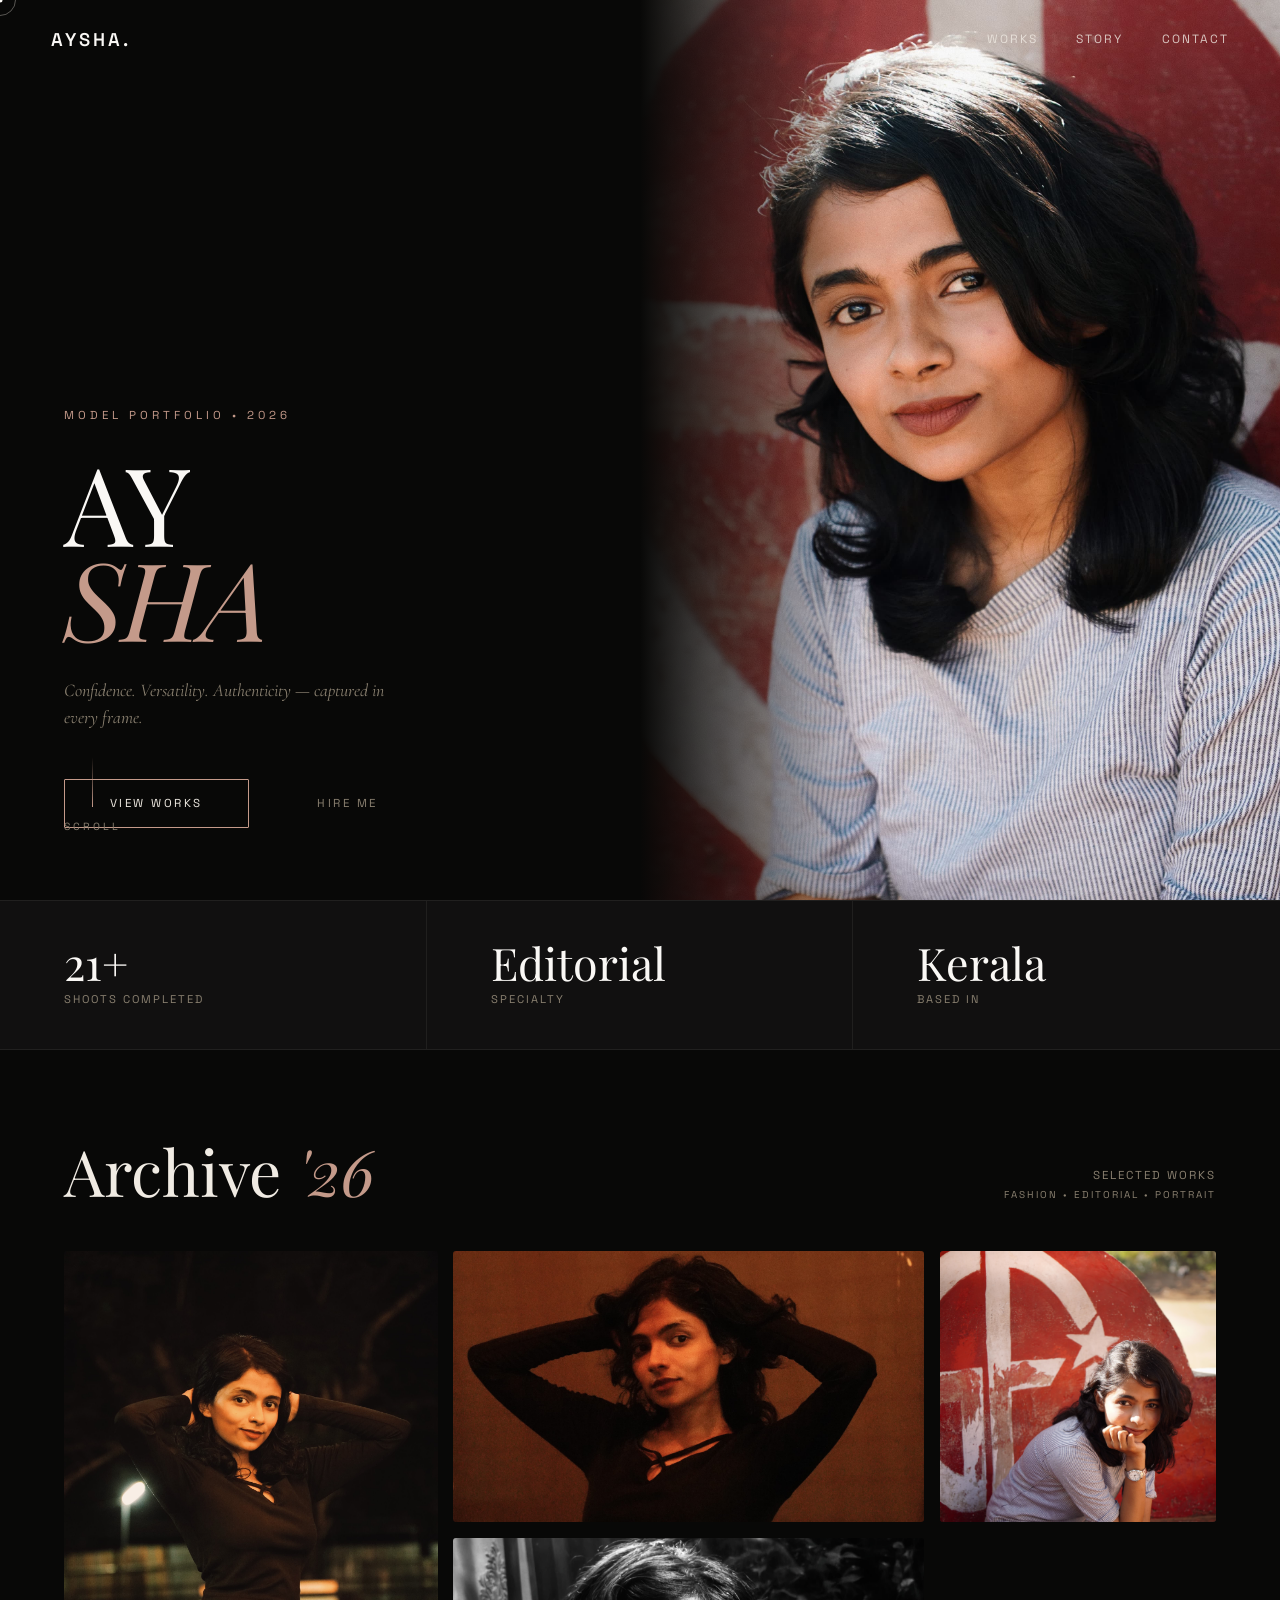
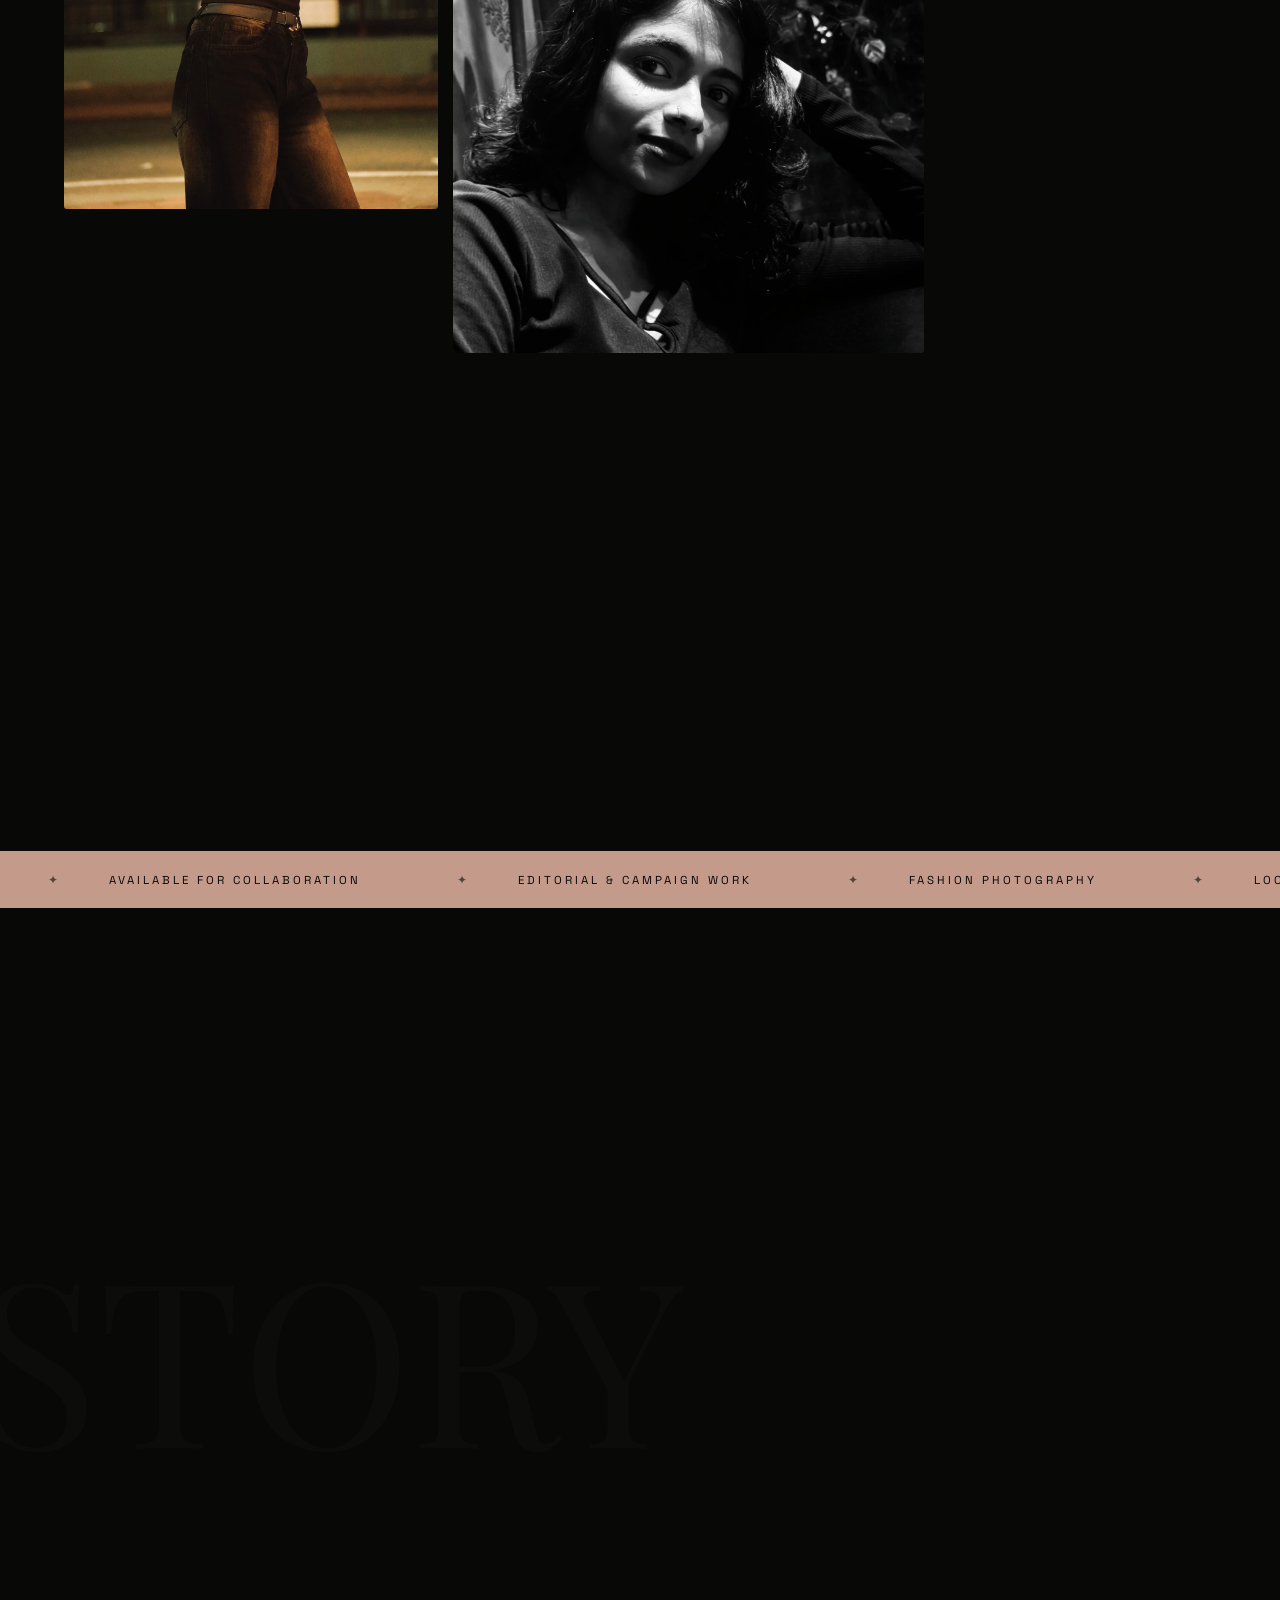
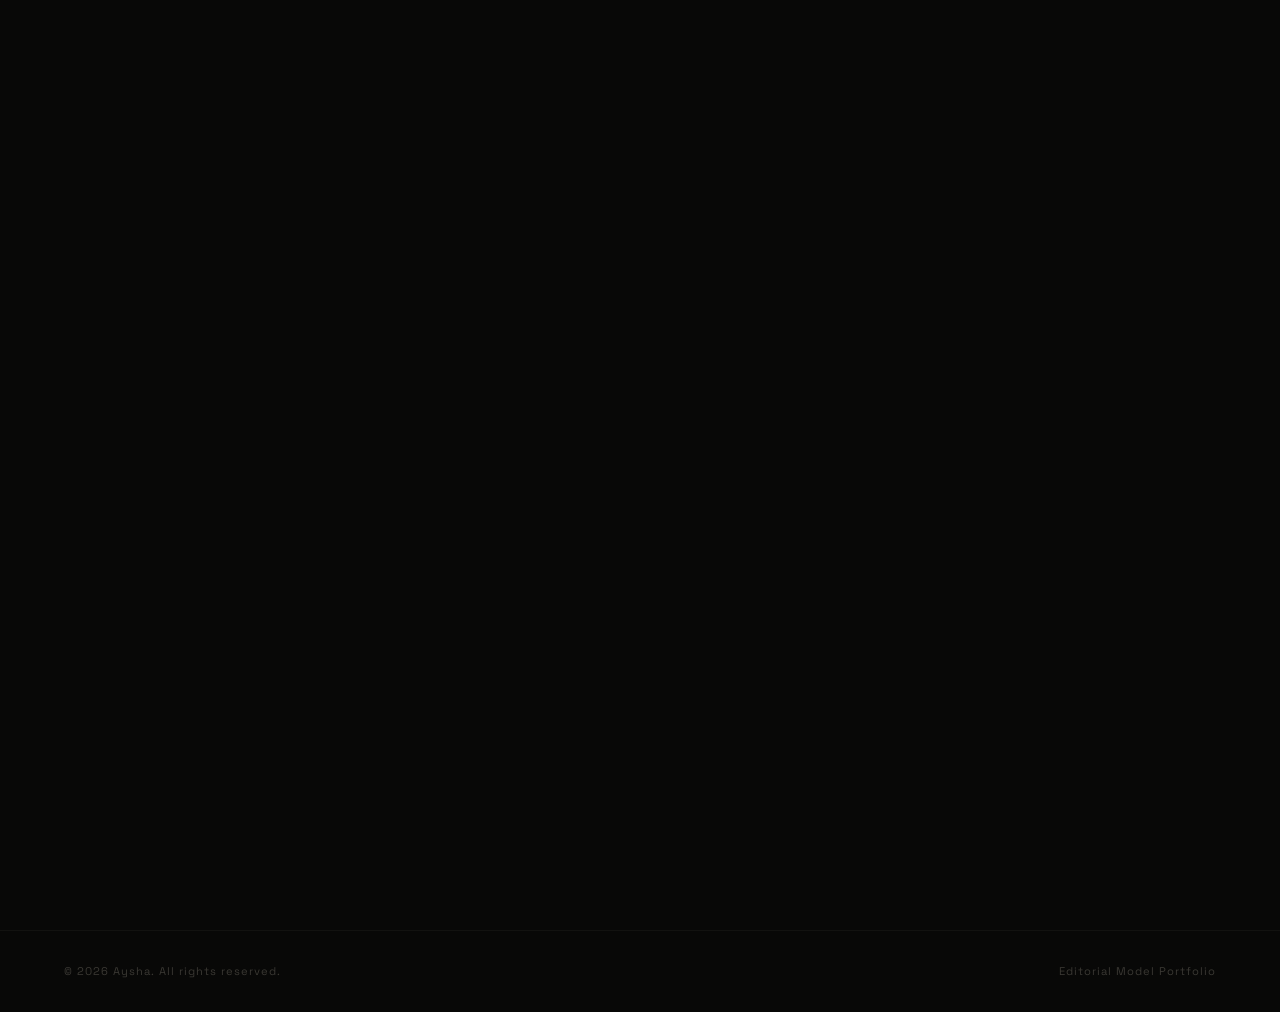
==== index.html @ 327cc2e7 "feat: portfolio implemented" ====
<!DOCTYPE html>
<html lang="en">

<head>
    <meta charset="UTF-8">
    <meta name="viewport" content="width=device-width, initial-scale=1.0">
    <title>Aysha — Model Portfolio</title>
    <meta name="description" content="Official portfolio of Aysha — editorial model based in Kerala, India. Cinematic fashion photography for lookbooks, campaigns, and creative collaborations.">
    <meta name="keywords" content="Aysha, model portfolio, editorial model, fashion photography, Kerala model">

    <link rel="preconnect" href="https://fonts.googleapis.com">
    <link rel="preconnect" href="https://fonts.gstatic.com" crossorigin>
    <link href="https://fonts.googleapis.com/css2?family=Cormorant+Garamond:ital,wght@0,300;0,400;0,600;1,300;1,400&family=Playfair+Display:ital,wght@0,400;0,700;1,400&family=Space+Grotesk:wght@300;400;500;600&display=swap" rel="stylesheet">
    <link rel="stylesheet" href="style.css">
</head>

<body>

    <!-- Custom Cursor -->
    <div class="cursor-dot" id="cursorDot"></div>
    <div class="cursor-outline" id="cursorOutline"></div>

    <!-- Lightbox -->
    <div class="lightbox" id="lightbox" role="dialog" aria-modal="true" aria-label="Image viewer">
        <button class="lightbox-close" id="lightboxClose" aria-label="Close">ESC / CLOSE</button>
        <button class="lightbox-nav lightbox-prev" id="lightboxPrev" aria-label="Previous image">&#8592;</button>
        <img class="lightbox-img" id="lightboxImg" src="" alt="Enlarged portfolio image">
        <button class="lightbox-nav lightbox-next" id="lightboxNext" aria-label="Next image">&#8594;</button>
    </div>

    <!-- ── Navigation ────────────────────────────────────────── -->
    <nav class="nav-minimal" id="mainNav" aria-label="Main navigation">
        <a href="#home" class="logo" id="navLogo">AYSHA.</a>
        <div class="nav-links">
            <a href="#portfolio" id="navWorks">Works</a>
            <a href="#about" id="navStory">Story</a>
            <a href="#contact" id="navContact">Contact</a>
        </div>
    </nav>

    <!-- ── Hero — Split Panel ─────────────────────────────────── -->
    <header id="home" class="hero-2026">
        <div class="hero-left">
            <p class="hero-eyebrow">Model Portfolio &bull; 2026</p>
            <h1 class="hero-name">
                AY<em>SHA</em>
            </h1>
            <p class="hero-tagline">Confidence. Versatility. Authenticity — captured in every frame.</p>
            <div class="hero-cta-row">
                <a href="#portfolio" class="btn-modern" id="heroCta">View Works</a>
                <a href="#contact" class="btn-ghost" id="heroContact">Hire Me</a>
            </div>
            <div class="scroll-indicator" aria-hidden="true">
                <span class="line"></span>
                SCROLL
            </div>
        </div>
        <div class="hero-right" aria-hidden="true">
            <div class="hero-image" style="background-image: url('images/hero.jpeg');"></div>
            <div class="hero-right-overlay"></div>
        </div>
    </header>

    <!-- ── Stats Bar ─────────────────────────────────────────── -->
    <div class="stats-bar" aria-label="Quick stats">
        <div class="stat-item reveal">
            <span class="stat-number">21+</span>
            <span class="stat-label">Shoots Completed</span>
        </div>
        <div class="stat-item reveal">
            <span class="stat-number">Editorial</span>
            <span class="stat-label">Specialty</span>
        </div>
        <div class="stat-item reveal">
            <span class="stat-number">Kerala</span>
            <span class="stat-label">Based In</span>
        </div>
    </div>

    <!-- ── Portfolio Grid ─────────────────────────────────────── -->
    <section id="portfolio" class="bento-section">
        <div class="section-header">
            <h2 class="animate-up">Archive <span>'26</span></h2>
            <div class="section-header-right animate-up">
                Selected works<br>
                <span style="color: var(--text-dim); font-size: 0.62rem;">Fashion &bull; Editorial &bull; Portrait</span>
            </div>
        </div>

        <div class="bento-grid" id="bentoGrid">
            <div class="bento-item gi-1 reveal" data-src="images/gallery1.jpeg" data-index="0" tabindex="0" role="button" aria-label="Open image 1">
                <img src="images/gallery1.jpeg" alt="Editorial fashion portrait" loading="lazy">
                <div class="bento-overlay">
                    <div class="bento-overlay-content">
                        <span class="bento-overlay-label">Editorial</span>
                        <span class="bento-overlay-num">01</span>
                    </div>
                </div>
            </div>
            <div class="bento-item gi-2 reveal" data-src="images/gallery19.jpeg" data-index="1" tabindex="0" role="button" aria-label="Open image 2">
                <img src="images/gallery19.jpeg" alt="Studio cinematic portrait" loading="lazy">
                <div class="bento-overlay">
                    <div class="bento-overlay-content">
                        <span class="bento-overlay-label">Studio</span>
                        <span class="bento-overlay-num">02</span>
                    </div>
                </div>
            </div>
            <div class="bento-item gi-3 reveal" data-src="images/gallery9.jpeg" data-index="2" tabindex="0" role="button" aria-label="Open image 3">
                <img src="images/gallery9.jpeg" alt="Outdoor casual portrait" loading="lazy" style="object-position: center 20%;">
                <div class="bento-overlay">
                    <div class="bento-overlay-content">
                        <span class="bento-overlay-label">Outdoor</span>
                        <span class="bento-overlay-num">03</span>
                    </div>
                </div>
            </div>
            <div class="bento-item gi-4 reveal" data-src="images/gallery21.jpeg" data-index="3" tabindex="0" role="button" aria-label="Open image 4">
                <img src="images/gallery21.jpeg" alt="Black and white editorial portrait" loading="lazy">
                <div class="bento-overlay">
                    <div class="bento-overlay-content">
                        <span class="bento-overlay-label">B&amp;W</span>
                        <span class="bento-overlay-num">04</span>
                    </div>
                </div>
            </div>
            <div class="bento-item gi-5 reveal" data-src="images/gallery18.jpeg" data-index="4" tabindex="0" role="button" aria-label="Open image 5">
                <img src="images/gallery18.jpeg" alt="Outdoor minimal shoot" loading="lazy" style="object-position: center 25%;">
                <div class="bento-overlay">
                    <div class="bento-overlay-content">
                        <span class="bento-overlay-label">Minimal</span>
                        <span class="bento-overlay-num">05</span>
                    </div>
                </div>
            </div>
            <div class="bento-item gi-6 reveal" data-src="images/gallery7.jpeg" data-index="5" tabindex="0" role="button" aria-label="Open image 6">
                <img src="images/gallery7.jpeg" alt="Accessory detail portrait" loading="lazy" style="object-position: center 22%;">
                <div class="bento-overlay">
                    <div class="bento-overlay-content">
                        <span class="bento-overlay-label">Detail</span>
                        <span class="bento-overlay-num">06</span>
                    </div>
                </div>
            </div>
        </div>

        <div class="archive-action reveal">
            <a href="gallery.html" class="btn-modern" id="archiveBtn">Explore Full Archive ↗</a>
        </div>
    </section>

    <!-- ── Marquee Ticker ─────────────────────────────────────── -->
    <div class="marquee-strip" aria-hidden="true">
        <div class="marquee-inner">
            <span>Available for Collaboration</span>
            <span>Editorial &amp; Campaign Work</span>
            <span>Fashion Photography</span>
            <span>Lookbook Shoots</span>
            <span>Available for Collaboration</span>
            <span>Editorial &amp; Campaign Work</span>
            <span>Fashion Photography</span>
            <span>Lookbook Shoots</span>
            <span>Available for Collaboration</span>
            <span>Editorial &amp; Campaign Work</span>
            <span>Fashion Photography</span>
            <span>Lookbook Shoots</span>
        </div>
    </div>

    <!-- ── About Section ─────────────────────────────────────── -->
    <section id="about" class="about-2026">
        <div class="about-grid">
            <div class="about-image-wrapper reveal-left">
                <img src="images/gallery22.jpeg" alt="Aysha — Model Portrait" loading="lazy">
                <div class="about-image-badge" aria-hidden="true">
                    <div class="about-image-badge-inner">
                        OPEN &nbsp; TO &nbsp; WORK &nbsp; · &nbsp;
                    </div>
                </div>
            </div>
            <div class="about-content reveal-right">
                <p class="about-eyebrow">The Story</p>
                <h2>Where <i>Vision</i><br>Meets Lens</h2>
                <blockquote class="about-pull-quote">
                    "Every photograph captures more than a look—it captures a feeling."
                </blockquote>
                <p class="about-body">
                    I bring confidence, versatility, and authenticity to every shoot, turning creative visions into timeless stories. From editorial fashion spreads to intimate portrait sessions, I approach every frame with intention and emotion.
                </p>
                <div class="about-specs">
                    <div class="about-spec">
                        <span class="about-spec-key">Based</span>
                        <span class="about-spec-val">Kerala, India</span>
                    </div>
                    <div class="about-spec">
                        <span class="about-spec-key">Available</span>
                        <span class="about-spec-val">Worldwide</span>
                    </div>
                    <div class="about-spec">
                        <span class="about-spec-key">Specialty</span>
                        <span class="about-spec-val">Editorial, Campaign</span>
                    </div>
                </div>
                <a href="#contact" class="btn-modern" id="aboutCta">Let's Create Together</a>
            </div>
        </div>
    </section>

    <!-- ── Contact Section ───────────────────────────────────── -->
    <section id="contact" class="contact-2026">
        <div class="reveal">
            <p class="contact-eyebrow">Get in Touch</p>
            <h2 class="giant-heading">Say<br><i>Hello.</i></h2>
        </div>
        <div class="contact-grid reveal">
            <div>
                <p class="contact-col-label">Social</p>
                <div class="social-list">
                    <a href="https://www.instagram.com/ay.ysshhaa?igsh=cXRuY2tuN21nN2Zi"
                        class="hover-underline" id="instagramLink" target="_blank" rel="noopener noreferrer">
                        Instagram ↗
                    </a>
                    <a href="https://www.linkedin.com/in/aysha-hyder-53ba15283"
                        class="hover-underline" id="linkedinLink" target="_blank" rel="noopener noreferrer">
                        LinkedIn ↗
                    </a>
                </div>
            </div>
            <div class="email-block">
                <p class="email-label">Inquiries</p>
                <a href="mailto:ayshaahyder@gmail.com" class="email-link" id="emailLink">
                    ayshaahyder@gmail.com
                </a>
            </div>
        </div>
    </section>

    <footer class="footer-2026">
        <span>&copy; 2026 Aysha. All rights reserved.</span>
        <span>Editorial Model Portfolio</span>
    </footer>

    <script>
        // ── Custom Cursor ─────────────────────────────────────
        const cursorDot = document.getElementById('cursorDot');
        const cursorOutline = document.getElementById('cursorOutline');
        let mouseX = 0, mouseY = 0;

        window.addEventListener('mousemove', (e) => {
            mouseX = e.clientX;
            mouseY = e.clientY;
            cursorDot.style.left = `${mouseX}px`;
            cursorDot.style.top  = `${mouseY}px`;
            if (cursorOutline.animate) {
                cursorOutline.animate(
                    { left: `${mouseX}px`, top: `${mouseY}px` },
                    { duration: 500, fill: 'forwards' }
                );
            } else {
                cursorOutline.style.left = `${mouseX}px`;
                cursorOutline.style.top  = `${mouseY}px`;
            }
        });

        // ── Nav Scroll Behaviour ──────────────────────────────
        const nav = document.getElementById('mainNav');
        window.addEventListener('scroll', () => {
            nav.classList.toggle('scrolled', window.scrollY > 60);
        }, { passive: true });

        // ── Intersection Observer ─────────────────────────────
        const revealEls = document.querySelectorAll('.reveal, .animate-up, .reveal-left, .reveal-right');
        const observer = new IntersectionObserver((entries) => {
            entries.forEach(entry => {
                if (entry.isIntersecting) {
                    entry.target.classList.add('active');
                    observer.unobserve(entry.target);
                }
            });
        }, { threshold: 0.08, rootMargin: '0px 0px -60px 0px' });
        revealEls.forEach(el => observer.observe(el));

        // ── Lightbox ──────────────────────────────────────────
        const lightbox    = document.getElementById('lightbox');
        const lightboxImg = document.getElementById('lightboxImg');
        const lightboxClose = document.getElementById('lightboxClose');
        const lightboxPrev  = document.getElementById('lightboxPrev');
        const lightboxNext  = document.getElementById('lightboxNext');

        const bentoItems = Array.from(document.querySelectorAll('.bento-item[data-src]'));
        let currentIndex = 0;

        function openLightbox(index) {
            currentIndex = index;
            lightboxImg.src = bentoItems[index].dataset.src;
            lightboxImg.alt = bentoItems[index].querySelector('img').alt;
            lightbox.classList.add('open');
            document.body.style.overflow = 'hidden';
        }

        function closeLightbox() {
            lightbox.classList.remove('open');
            document.body.style.overflow = '';
        }

        function prevImage() {
            currentIndex = (currentIndex - 1 + bentoItems.length) % bentoItems.length;
            lightboxImg.src = bentoItems[currentIndex].dataset.src;
        }

        function nextImage() {
            currentIndex = (currentIndex + 1) % bentoItems.length;
            lightboxImg.src = bentoItems[currentIndex].dataset.src;
        }

        bentoItems.forEach((item, i) => {
            item.addEventListener('click', () => openLightbox(i));
            item.addEventListener('keydown', (e) => {
                if (e.key === 'Enter' || e.key === ' ') openLightbox(i);
            });
        });

        lightboxClose.addEventListener('click', closeLightbox);
        lightboxPrev.addEventListener('click', prevImage);
        lightboxNext.addEventListener('click', nextImage);

        lightbox.addEventListener('click', (e) => {
            if (e.target === lightbox) closeLightbox();
        });

        document.addEventListener('keydown', (e) => {
            if (!lightbox.classList.contains('open')) return;
            if (e.key === 'Escape') closeLightbox();
            if (e.key === 'ArrowLeft') prevImage();
            if (e.key === 'ArrowRight') nextImage();
        });
    </script>
</body>

</html>
---- style.css ----
/* ============================================================
   AYSHA — Editorial Model Portfolio
   2026 Premium Redesign
   ============================================================ */

@import url('https://fonts.googleapis.com/css2?family=Cormorant+Garamond:ital,wght@0,300;0,400;0,600;1,300;1,400&family=Playfair+Display:ital,wght@0,400;0,700;1,400&family=Space+Grotesk:wght@300;400;500;600&display=swap');

/* ── CSS Tokens ──────────────────────────────────────────── */
:root {
    --bg:           #080807;
    --bg-2:         #111010;
    --surface:      #1a1917;
    --text:         #f0ebe3;
    --text-dim:     #8a8070;
    --accent:       #c49a8a;       /* dusty rose */
    --gold:         #b8905a;       /* amber gold  */
    --white:        #faf8f5;

    --font-display: 'Playfair Display', serif;
    --font-body:    'Cormorant Garamond', serif;
    --font-ui:      'Space Grotesk', sans-serif;

    --ease-out:     cubic-bezier(0.16, 1, 0.3, 1);
    --ease-in-out:  cubic-bezier(0.45, 0, 0.55, 1);

    --nav-h:        5rem;
    --gap:          1.2vw;
    --radius:       3px;
}

/* ── Reset ───────────────────────────────────────────────── */
*, *::before, *::after {
    margin: 0;
    padding: 0;
    box-sizing: border-box;
    cursor: none;
}

html {
    scroll-behavior: smooth;
    background-color: var(--bg);
}

body {
    background-color: var(--bg);
    color: var(--text);
    font-family: var(--font-body);
    overflow-x: hidden;
    line-height: 1.6;
    -webkit-font-smoothing: antialiased;
}

img {
    display: block;
    max-width: 100%;
}

a {
    color: inherit;
    text-decoration: none;
}

/* ── Custom Cursor ───────────────────────────────────────── */
.cursor-dot {
    position: fixed;
    top: 0; left: 0;
    width: 5px; height: 5px;
    background: var(--white);
    border-radius: 50%;
    z-index: 10000;
    pointer-events: none;
    transform: translate(-50%, -50%);
    transition: width 0.2s, height 0.2s, background 0.2s;
}

.cursor-outline {
    position: fixed;
    top: 0; left: 0;
    width: 32px; height: 32px;
    border: 1px solid rgba(240, 235, 227, 0.35);
    border-radius: 50%;
    z-index: 9999;
    pointer-events: none;
    transform: translate(-50%, -50%);
    transition: width 0.25s var(--ease-out),
                height 0.25s var(--ease-out),
                border-color 0.25s,
                background 0.25s;
}

body:has(a:hover) .cursor-outline,
body:has(button:hover) .cursor-outline {
    width: 52px; height: 52px;
    background: rgba(196, 154, 138, 0.08);
    border-color: var(--accent);
}

/* ── Scroll Animations ───────────────────────────────────── */
.reveal, .animate-up {
    opacity: 0;
    transform: translateY(48px);
    transition: opacity 1.1s var(--ease-out), transform 1.1s var(--ease-out);
}
.reveal.active, .animate-up.active {
    opacity: 1;
    transform: translateY(0);
}
.reveal-left {
    opacity: 0;
    transform: translateX(-60px);
    transition: opacity 1.1s var(--ease-out), transform 1.1s var(--ease-out);
}
.reveal-left.active {
    opacity: 1;
    transform: translateX(0);
}
.reveal-right {
    opacity: 0;
    transform: translateX(60px);
    transition: opacity 1.1s var(--ease-out), transform 1.1s var(--ease-out);
}
.reveal-right.active {
    opacity: 1;
    transform: translateX(0);
}

/* ── Typography ──────────────────────────────────────────── */
h1, h2, h3, h4 {
    font-family: var(--font-display);
    font-weight: 400;
    line-height: 1;
}

.ui-text {
    font-family: var(--font-ui);
}

.section-padding {
    padding: 9vw 5vw;
}

/* ── Navigation ──────────────────────────────────────────── */
.nav-minimal {
    position: fixed;
    top: 0;
    width: 100%;
    height: var(--nav-h);
    padding: 0 4vw;
    display: flex;
    justify-content: space-between;
    align-items: center;
    z-index: 1000;
    transition: background 0.5s, backdrop-filter 0.5s, border-color 0.5s;
    border-bottom: 1px solid transparent;
}

.nav-minimal.scrolled {
    background: rgba(8, 8, 7, 0.72);
    backdrop-filter: blur(18px) saturate(1.3);
    -webkit-backdrop-filter: blur(18px) saturate(1.3);
    border-bottom-color: rgba(240, 235, 227, 0.06);
}

.logo {
    font-family: var(--font-ui);
    font-weight: 600;
    letter-spacing: 3px;
    font-size: 1.15rem;
    color: var(--white);
    transition: color 0.3s;
}

.logo:hover {
    color: var(--accent);
}

.nav-links {
    display: flex;
    align-items: center;
    gap: 3vw;
}

.nav-links a {
    font-family: var(--font-ui);
    font-size: 0.75rem;
    text-transform: uppercase;
    letter-spacing: 2px;
    color: rgba(240, 235, 227, 0.8);
    position: relative;
    transition: color 0.3s;
}

.nav-links a::after {
    content: '';
    position: absolute;
    bottom: -4px;
    left: 0;
    width: 0;
    height: 1px;
    background: var(--accent);
    transition: width 0.4s var(--ease-out);
}

.nav-links a:hover {
    color: var(--white);
}

.nav-links a:hover::after {
    width: 100%;
}

/* ── Hero — Split Panel ──────────────────────────────────── */
.hero-2026 {
    height: 100vh;
    min-height: 700px;
    display: grid;
    grid-template-columns: 1fr 1fr;
    position: relative;
    overflow: hidden;
}

.hero-left {
    display: flex;
    flex-direction: column;
    justify-content: flex-end;
    padding: 0 5vw 8vh 5vw;
    z-index: 3;
    position: relative;
}

.hero-eyebrow {
    font-family: var(--font-ui);
    font-size: 0.72rem;
    letter-spacing: 4px;
    text-transform: uppercase;
    color: var(--accent);
    margin-bottom: 1.8rem;
    opacity: 0;
    transform: translateY(20px);
    animation: fadeSlideUp 0.9s 0.3s var(--ease-out) forwards;
}

.hero-name {
    font-family: var(--font-display);
    font-size: clamp(5.5rem, 8.5vw, 11rem);
    font-weight: 400;
    line-height: 0.88;
    letter-spacing: -2px;
    color: var(--white);
    opacity: 0;
    animation: fadeSlideUp 1s 0.55s var(--ease-out) forwards;
}

.hero-name em {
    font-style: italic;
    color: var(--accent);
    display: block;
}

.hero-tagline {
    font-family: var(--font-body);
    font-size: clamp(1rem, 1.4vw, 1.4rem);
    color: var(--text-dim);
    font-style: italic;
    max-width: 320px;
    line-height: 1.5;
    margin-top: 2rem;
    opacity: 0;
    animation: fadeSlideUp 1s 0.8s var(--ease-out) forwards;
}

.hero-cta-row {
    display: flex;
    gap: 1.5rem;
    align-items: center;
    margin-top: 3rem;
    opacity: 0;
    animation: fadeSlideUp 1s 1s var(--ease-out) forwards;
}

@keyframes fadeSlideUp {
    to { opacity: 1; transform: translateY(0); }
}

.hero-right {
    position: relative;
    overflow: hidden;
}

.hero-image {
    position: absolute;
    inset: 0;
    background-size: cover;
    background-position: center top;
    animation: kenBurns 22s infinite alternate linear;
}

@keyframes kenBurns {
    0%   { transform: scale(1) translateX(0); }
    100% { transform: scale(1.07) translateX(-2%); }
}

.hero-right-overlay {
    position: absolute;
    inset: 0;
    background: linear-gradient(to right, var(--bg) 0%, transparent 35%);
    z-index: 2;
}

.scroll-indicator {
    position: absolute;
    bottom: 4rem;
    left: 5vw;
    z-index: 5;
    display: flex;
    flex-direction: column;
    align-items: center;
    gap: 0.8rem;
    font-family: var(--font-ui);
    font-size: 0.65rem;
    letter-spacing: 3px;
    text-transform: uppercase;
    color: var(--text-dim);
    opacity: 0;
    animation: fadeSlideUp 1s 1.3s var(--ease-out) forwards;
}

.scroll-indicator .line {
    width: 1px;
    height: 50px;
    background: linear-gradient(to bottom, transparent, var(--accent));
    animation: scrollLine 2s 1.5s infinite;
}

@keyframes scrollLine {
    0% { transform: scaleY(0); transform-origin: top; }
    50% { transform: scaleY(1); transform-origin: top; }
    51% { transform: scaleY(1); transform-origin: bottom; }
    100% { transform: scaleY(0); transform-origin: bottom; }
}

/* ── Stats Bar ───────────────────────────────────────────── */
.stats-bar {
    display: grid;
    grid-template-columns: repeat(3, 1fr);
    border-top: 1px solid rgba(240, 235, 227, 0.07);
    border-bottom: 1px solid rgba(240, 235, 227, 0.07);
    background: var(--bg-2);
}

.stat-item {
    padding: 2.5rem 5vw;
    border-right: 1px solid rgba(240, 235, 227, 0.07);
    display: flex;
    flex-direction: column;
    gap: 0.3rem;
}

.stat-item:last-child {
    border-right: none;
}

.stat-number {
    font-family: var(--font-display);
    font-size: clamp(2rem, 3.5vw, 3.5rem);
    line-height: 1;
    color: var(--white);
}

.stat-label {
    font-family: var(--font-ui);
    font-size: 0.7rem;
    letter-spacing: 2px;
    text-transform: uppercase;
    color: var(--text-dim);
}

/* ── Bento / Portfolio Grid ──────────────────────────────── */
.bento-section {
    padding-top: 7vw;
    padding-bottom: 7vw;
}

.section-header {
    display: flex;
    justify-content: space-between;
    align-items: flex-end;
    margin-bottom: 3rem;
    padding: 0 5vw;
}

.section-header h2 {
    font-size: clamp(2.5rem, 5vw, 5rem);
}

.section-header h2 span {
    color: var(--accent);
    font-style: italic;
}

.section-header-right {
    font-family: var(--font-ui);
    font-size: 0.72rem;
    letter-spacing: 2px;
    text-transform: uppercase;
    color: var(--text-dim);
    text-align: right;
    line-height: 1.6;
}

.bento-grid {
    display: grid;
    grid-template-columns: repeat(12, 1fr);
    grid-auto-rows: 10vw;
    gap: var(--gap);
    padding: 0 5vw;
}

/* Individual grid placements */
.bento-item {
    position: relative;
    overflow: hidden;
    border-radius: var(--radius);
    background: var(--surface);
}

.bento-item img {
    width: 100%;
    height: 100%;
    object-fit: cover;
    transition: transform 1.4s var(--ease-out);
}

.bento-item:hover img {
    transform: scale(1.08);
}

/* Overlay */
.bento-overlay {
    position: absolute;
    inset: 0;
    background: linear-gradient(to top, rgba(8, 8, 7, 0.7) 0%, transparent 55%);
    display: flex;
    align-items: flex-end;
    padding: 1.5rem;
    opacity: 0;
    transition: opacity 0.5s;
}

.bento-item:hover .bento-overlay {
    opacity: 1;
}

.bento-overlay-content {
    display: flex;
    justify-content: space-between;
    align-items: flex-end;
    width: 100%;
}

.bento-overlay-label {
    font-family: var(--font-ui);
    font-size: 0.68rem;
    letter-spacing: 2px;
    text-transform: uppercase;
    color: var(--accent);
}

.bento-overlay-num {
    font-family: var(--font-display);
    font-size: 2.5rem;
    line-height: 1;
    color: rgba(240, 235, 227, 0.15);
}

/* Grid span classes */
.gi-1  { grid-column: span 4; grid-row: span 4; }   /* tall portrait  */
.gi-2  { grid-column: span 5; grid-row: span 2; }   /* landscape      */
.gi-3  { grid-column: span 3; grid-row: span 2; }   /* square-ish     */
.gi-4  { grid-column: span 5; grid-row: span 3; }   /* tall rect      */
.gi-5  { grid-column: span 4; grid-row: span 2; }   /* mid landscape  */
.gi-6  { grid-column: span 3; grid-row: span 3; }   /* portrait       */

.archive-action {
    text-align: center;
    margin-top: 4rem;
    padding: 0 5vw;
}

/* ── Buttons ─────────────────────────────────────────────── */
.btn-modern {
    display: inline-block;
    padding: 0.9rem 2.8rem;
    border: 1px solid var(--accent);
    color: var(--text);
    font-family: var(--font-ui);
    font-size: 0.72rem;
    text-transform: uppercase;
    letter-spacing: 2.5px;
    position: relative;
    overflow: hidden;
    transition: color 0.4s;
    border-radius: 1px;
    z-index: 1;
}

.btn-modern::before {
    content: '';
    position: absolute;
    inset: 0;
    background: var(--accent);
    transform: scaleX(0);
    transform-origin: left;
    transition: transform 0.45s var(--ease-out);
    z-index: -1;
}

.btn-modern:hover {
    color: var(--bg);
}

.btn-modern:hover::before {
    transform: scaleX(1);
}

.btn-ghost {
    display: inline-block;
    padding: 0.9rem 2.8rem;
    color: var(--text-dim);
    font-family: var(--font-ui);
    font-size: 0.72rem;
    text-transform: uppercase;
    letter-spacing: 2.5px;
    transition: color 0.3s;
    border-radius: 1px;
}

.btn-ghost:hover {
    color: var(--text);
}

/* ── About Section ───────────────────────────────────────── */
.about-2026 {
    padding: 9vw 5vw;
    position: relative;
    overflow: hidden;
}

.about-2026::before {
    content: 'STORY';
    position: absolute;
    top: 50%;
    left: -2%;
    transform: translateY(-50%);
    font-family: var(--font-display);
    font-size: clamp(8rem, 18vw, 22rem);
    color: rgba(240, 235, 227, 0.02);
    line-height: 1;
    white-space: nowrap;
    pointer-events: none;
    user-select: none;
}

.about-grid {
    display: grid;
    grid-template-columns: 42% 1fr;
    gap: 8vw;
    align-items: center;
    position: relative;
    z-index: 1;
}

.about-image-wrapper {
    position: relative;
}

.about-image-wrapper img {
    width: 100%;
    aspect-ratio: 3 / 4;
    object-fit: cover;
    object-position: center top;
    border-radius: var(--radius);
    display: block;
}

.about-image-badge {
    position: absolute;
    bottom: -2rem;
    right: -2rem;
    width: 8rem;
    height: 8rem;
    border-radius: 50%;
    background: var(--accent);
    display: flex;
    align-items: center;
    justify-content: center;
    text-align: center;
    font-family: var(--font-ui);
    font-size: 0.65rem;
    letter-spacing: 1.5px;
    text-transform: uppercase;
    color: var(--bg);
    line-height: 1.4;
    animation: badgeSpin 12s linear infinite;
}

@keyframes badgeSpin {
    to { transform: rotate(360deg); }
}

.about-image-badge-inner {
    animation: badgeSpin 12s linear infinite reverse;
}

.about-content {
    display: flex;
    flex-direction: column;
    gap: 0;
}

.about-eyebrow {
    font-family: var(--font-ui);
    font-size: 0.7rem;
    letter-spacing: 3px;
    text-transform: uppercase;
    color: var(--accent);
    margin-bottom: 1.5rem;
}

.about-content h2 {
    font-size: clamp(2.8rem, 5vw, 5.5rem);
    line-height: 1.05;
    margin-bottom: 2rem;
}

.about-content h2 i {
    font-style: italic;
    color: var(--accent);
}

.about-pull-quote {
    font-family: var(--font-body);
    font-style: italic;
    font-size: clamp(1.2rem, 2vw, 1.7rem);
    color: var(--text);
    line-height: 1.5;
    border-left: 2px solid var(--accent);
    padding-left: 1.5rem;
    margin: 2rem 0;
}

.about-body {
    font-family: var(--font-body);
    font-size: clamp(1rem, 1.3vw, 1.2rem);
    color: var(--text-dim);
    line-height: 1.8;
    max-width: 480px;
    margin-bottom: 2.5rem;
}

.about-specs {
    display: flex;
    gap: 3rem;
    flex-wrap: wrap;
    margin-top: 1rem;
    margin-bottom: 2.5rem;
}

.about-spec {
    display: flex;
    flex-direction: column;
    gap: 0.2rem;
}

.about-spec-key {
    font-family: var(--font-ui);
    font-size: 0.65rem;
    letter-spacing: 2px;
    text-transform: uppercase;
    color: var(--text-dim);
}

.about-spec-val {
    font-family: var(--font-body);
    font-size: 1.1rem;
    color: var(--text);
}

/* ── Marquee Ticker ──────────────────────────────────────── */
.marquee-strip {
    overflow: hidden;
    background: var(--accent);
    padding: 1rem 0;
    white-space: nowrap;
    position: relative;
}

.marquee-inner {
    display: inline-flex;
    animation: marqueeScroll 20s linear infinite;
}

.marquee-inner span {
    font-family: var(--font-ui);
    font-size: 0.72rem;
    letter-spacing: 3px;
    text-transform: uppercase;
    color: var(--bg);
    padding: 0 3rem;
}

.marquee-inner span::before {
    content: '✦';
    margin-right: 3rem;
    opacity: 0.6;
}

@keyframes marqueeScroll {
    from { transform: translateX(0); }
    to   { transform: translateX(-50%); }
}

/* ── Contact Section ─────────────────────────────────────── */
.contact-2026 {
    padding: 9vw 5vw 6vw;
    position: relative;
    overflow: hidden;
}

.contact-eyebrow {
    font-family: var(--font-ui);
    font-size: 0.7rem;
    letter-spacing: 3px;
    text-transform: uppercase;
    color: var(--accent);
    margin-bottom: 1.5rem;
}

.contact-2026 .giant-heading {
    font-family: var(--font-display);
    font-size: clamp(5rem, 11vw, 13rem);
    line-height: 0.92;
    margin-bottom: 5rem;
}

.contact-2026 .giant-heading i {
    color: var(--accent);
    font-style: italic;
}

.contact-grid {
    display: grid;
    grid-template-columns: 1fr 1fr;
    gap: 4vw;
    border-top: 1px solid rgba(240, 235, 227, 0.07);
    padding-top: 3rem;
}

.contact-col-label {
    font-family: var(--font-ui);
    font-size: 0.65rem;
    letter-spacing: 2px;
    text-transform: uppercase;
    color: var(--text-dim);
    margin-bottom: 1.2rem;
}

.social-list {
    display: flex;
    flex-direction: column;
    gap: 0.6rem;
}

.hover-underline {
    font-family: var(--font-body);
    font-size: clamp(1.1rem, 1.5vw, 1.5rem);
    color: var(--text);
    position: relative;
    display: inline-block;
    transition: color 0.3s;
}

.hover-underline::after {
    content: '';
    position: absolute;
    bottom: -2px;
    left: 0;
    width: 0;
    height: 1px;
    background: var(--accent);
    transition: width 0.4s var(--ease-out);
}

.hover-underline:hover {
    color: var(--accent);
}

.hover-underline:hover::after {
    width: 100%;
}

.email-block {
    display: flex;
    flex-direction: column;
    justify-content: flex-end;
}

.email-label {
    font-family: var(--font-ui);
    font-size: 0.65rem;
    letter-spacing: 2px;
    text-transform: uppercase;
    color: var(--text-dim);
    margin-bottom: 0.5rem;
}

.email-link {
    font-family: var(--font-body);
    font-size: clamp(1.1rem, 1.8vw, 1.8rem);
    color: var(--text);
    transition: color 0.3s;
    position: relative;
    display: inline-block;
}

.email-link::after {
    content: '';
    position: absolute;
    bottom: -2px;
    left: 0;
    width: 0;
    height: 1px;
    background: var(--accent);
    transition: width 0.4s var(--ease-out);
}

.email-link:hover {
    color: var(--accent);
}

.email-link:hover::after {
    width: 100%;
}

/* ── Footer ──────────────────────────────────────────────── */
.footer-2026 {
    padding: 2rem 5vw;
    display: flex;
    justify-content: space-between;
    align-items: center;
    font-family: var(--font-ui);
    font-size: 0.7rem;
    letter-spacing: 1px;
    color: #3a3833;
    border-top: 1px solid rgba(240, 235, 227, 0.04);
}

/* ── Lightbox ────────────────────────────────────────────── */
.lightbox {
    position: fixed;
    inset: 0;
    z-index: 9990;
    display: flex;
    align-items: center;
    justify-content: center;
    background: rgba(5, 5, 4, 0.96);
    opacity: 0;
    visibility: hidden;
    transition: opacity 0.4s, visibility 0.4s;
}

.lightbox.open {
    opacity: 1;
    visibility: visible;
}

.lightbox-img {
    max-width: 90vw;
    max-height: 90vh;
    object-fit: contain;
    border-radius: var(--radius);
    transform: scale(0.94);
    transition: transform 0.4s var(--ease-out);
}

.lightbox.open .lightbox-img {
    transform: scale(1);
}

.lightbox-close {
    position: absolute;
    top: 2rem;
    right: 2.5rem;
    font-family: var(--font-ui);
    font-size: 0.7rem;
    letter-spacing: 2px;
    text-transform: uppercase;
    color: var(--text-dim);
    background: none;
    border: none;
    transition: color 0.3s;
    padding: 0.5rem;
}

.lightbox-close:hover {
    color: var(--text);
}

.lightbox-nav {
    position: absolute;
    top: 50%;
    transform: translateY(-50%);
    background: none;
    border: 1px solid rgba(240, 235, 227, 0.15);
    color: var(--text-dim);
    width: 3rem;
    height: 3rem;
    border-radius: 50%;
    font-size: 1.2rem;
    transition: border-color 0.3s, color 0.3s;
    display: flex;
    align-items: center;
    justify-content: center;
}

.lightbox-nav:hover {
    border-color: var(--accent);
    color: var(--accent);
}

.lightbox-prev { left: 2rem; }
.lightbox-next { right: 2rem; }

/* ── Gallery Page ────────────────────────────────────────── */
.gallery-page-header {
    padding: calc(var(--nav-h) + 4vw) 5vw 3vw;
}

.gallery-page-header h1 {
    font-size: clamp(3rem, 7vw, 8rem);
    line-height: 0.95;
    margin-bottom: 1.2rem;
}

.gallery-page-header h1 em {
    color: var(--accent);
    font-style: italic;
}

.gallery-page-header .gallery-subtitle {
    font-family: var(--font-ui);
    font-size: 0.72rem;
    letter-spacing: 3px;
    text-transform: uppercase;
    color: var(--accent);
}

.gallery-count {
    font-family: var(--font-ui);
    font-size: 0.7rem;
    letter-spacing: 1px;
    color: var(--text-dim);
    margin-top: 0.5rem;
}

/* Filter bar */
.filter-bar {
    display: flex;
    gap: 0.6rem;
    padding: 0 5vw 3vw;
    flex-wrap: wrap;
}

.filter-btn {
    font-family: var(--font-ui);
    font-size: 0.68rem;
    letter-spacing: 2px;
    text-transform: uppercase;
    padding: 0.5rem 1.4rem;
    border: 1px solid rgba(240, 235, 227, 0.12);
    background: transparent;
    color: var(--text-dim);
    border-radius: 1px;
    transition: border-color 0.3s, color 0.3s, background 0.3s;
}

.filter-btn:hover,
.filter-btn.active {
    border-color: var(--accent);
    color: var(--accent);
    background: rgba(196, 154, 138, 0.06);
}

/* Masonry Gallery */
.masonry-gallery {
    columns: 3;
    column-gap: 1.2vw;
    padding: 0 5vw 8vw;
}

.masonry-item {
    break-inside: avoid;
    margin-bottom: 1.2vw;
    position: relative;
    overflow: hidden;
    border-radius: var(--radius);
    cursor: pointer;
}

.masonry-item img {
    width: 100%;
    height: auto;
    display: block;
    transition: transform 1.2s var(--ease-out), filter 0.5s;
}

.masonry-item:hover img {
    transform: scale(1.05);
    filter: brightness(0.85);
}

.masonry-hover-label {
    position: absolute;
    bottom: 0;
    left: 0;
    right: 0;
    padding: 1.5rem;
    background: linear-gradient(to top, rgba(8,8,7,0.75) 0%, transparent 100%);
    display: flex;
    align-items: flex-end;
    opacity: 0;
    transform: translateY(10px);
    transition: opacity 0.45s, transform 0.45s;
}

.masonry-item:hover .masonry-hover-label {
    opacity: 1;
    transform: translateY(0);
}

.masonry-hover-label span {
    font-family: var(--font-ui);
    font-size: 0.65rem;
    letter-spacing: 2px;
    text-transform: uppercase;
    color: var(--text-dim);
}

/* Gallery nav back link */
.gallery-nav-bar {
    display: flex;
    justify-content: space-between;
    align-items: center;
    padding: 1.5rem 5vw;
    border-bottom: 1px solid rgba(240, 235, 227, 0.06);
    position: sticky;
    top: 0;
    background: rgba(8, 8, 7, 0.85);
    backdrop-filter: blur(16px);
    -webkit-backdrop-filter: blur(16px);
    z-index: 100;
}

.gallery-return {
    font-family: var(--font-ui);
    font-size: 0.72rem;
    letter-spacing: 2px;
    text-transform: uppercase;
    color: var(--text-dim);
    display: flex;
    align-items: center;
    gap: 0.6rem;
    transition: color 0.3s;
}

.gallery-return:hover {
    color: var(--text);
}

.gallery-return-arrow {
    width: 2rem;
    height: 1px;
    background: currentColor;
    position: relative;
    transition: width 0.3s var(--ease-out);
}

.gallery-return-arrow::before {
    content: '';
    position: absolute;
    left: 0;
    top: -3px;
    width: 6px;
    height: 6px;
    border-left: 1px solid currentColor;
    border-bottom: 1px solid currentColor;
    transform: rotate(45deg);
}

.gallery-return:hover .gallery-return-arrow {
    width: 3rem;
}

/* ── Responsive ──────────────────────────────────────────── */
@media (max-width: 1100px) {
    .bento-grid {
        grid-template-columns: repeat(6, 1fr);
        grid-auto-rows: 18vw;
    }
    .gi-1 { grid-column: span 3; grid-row: span 3; }
    .gi-2 { grid-column: span 3; grid-row: span 2; }
    .gi-3 { grid-column: span 3; grid-row: span 2; }
    .gi-4 { grid-column: span 3; grid-row: span 2; }
    .gi-5 { grid-column: span 3; grid-row: span 2; }
    .gi-6 { grid-column: span 6; grid-row: span 2; }
}

@media (max-width: 900px) {
    .hero-2026 {
        grid-template-columns: 1fr;
        grid-template-rows: 1fr auto;
    }
    .hero-left {
        padding: 0 6vw 10vw;
        grid-row: 2;
        background: linear-gradient(to top, var(--bg) 0%, transparent 100%);
        position: relative;
        z-index: 4;
    }
    .hero-right {
        grid-row: 1;
        height: 60vh;
        position: absolute;
        inset: 0;
    }
    .hero-right-overlay {
        background: linear-gradient(to top, var(--bg) 0%, transparent 50%);
    }
    .hero-2026 {
        min-height: 100vh;
        align-items: flex-end;
    }
    .scroll-indicator {
        display: none;
    }

    .stats-bar {
        grid-template-columns: 1fr;
    }
    .stat-item {
        border-right: none;
        border-bottom: 1px solid rgba(240,235,227,0.07);
        padding: 1.8rem 6vw;
    }

    .bento-grid {
        grid-template-columns: 1fr 1fr;
        grid-auto-rows: 55vw;
        gap: 2vw;
    }
    .gi-1, .gi-2, .gi-3, .gi-4, .gi-5, .gi-6 {
        grid-column: span 1;
        grid-row: span 1;
    }
    .gi-1 { grid-column: span 2; }

    .about-grid {
        grid-template-columns: 1fr;
        gap: 4rem;
    }
    .about-image-badge {
        width: 6rem;
        height: 6rem;
        bottom: -1.5rem;
        right: -1rem;
        font-size: 0.55rem;
    }

    .contact-grid {
        grid-template-columns: 1fr;
        gap: 3rem;
    }

    .masonry-gallery {
        columns: 2;
        column-gap: 2vw;
    }
    .masonry-item {
        margin-bottom: 2vw;
    }
}

@media (max-width: 600px) {
    .section-header {
        flex-direction: column;
        align-items: flex-start;
        gap: 1rem;
    }
    .about-specs {
        gap: 2rem;
    }
    .masonry-gallery {
        columns: 1;
    }
    .footer-2026 {
        flex-direction: column;
        gap: 0.5rem;
        text-align: center;
    }
    .filter-bar {
        gap: 0.4rem;
    }
}

/* ── Masonry item hidden via filter ─────────────────────── */
.masonry-item.filtered-out {
    display: none;
}

/* ── Utilities ───────────────────────────────────────────── */
.visually-hidden {
    position: absolute;
    width: 1px; height: 1px;
    overflow: hidden;
    clip: rect(0,0,0,0);
    white-space: nowrap;
}
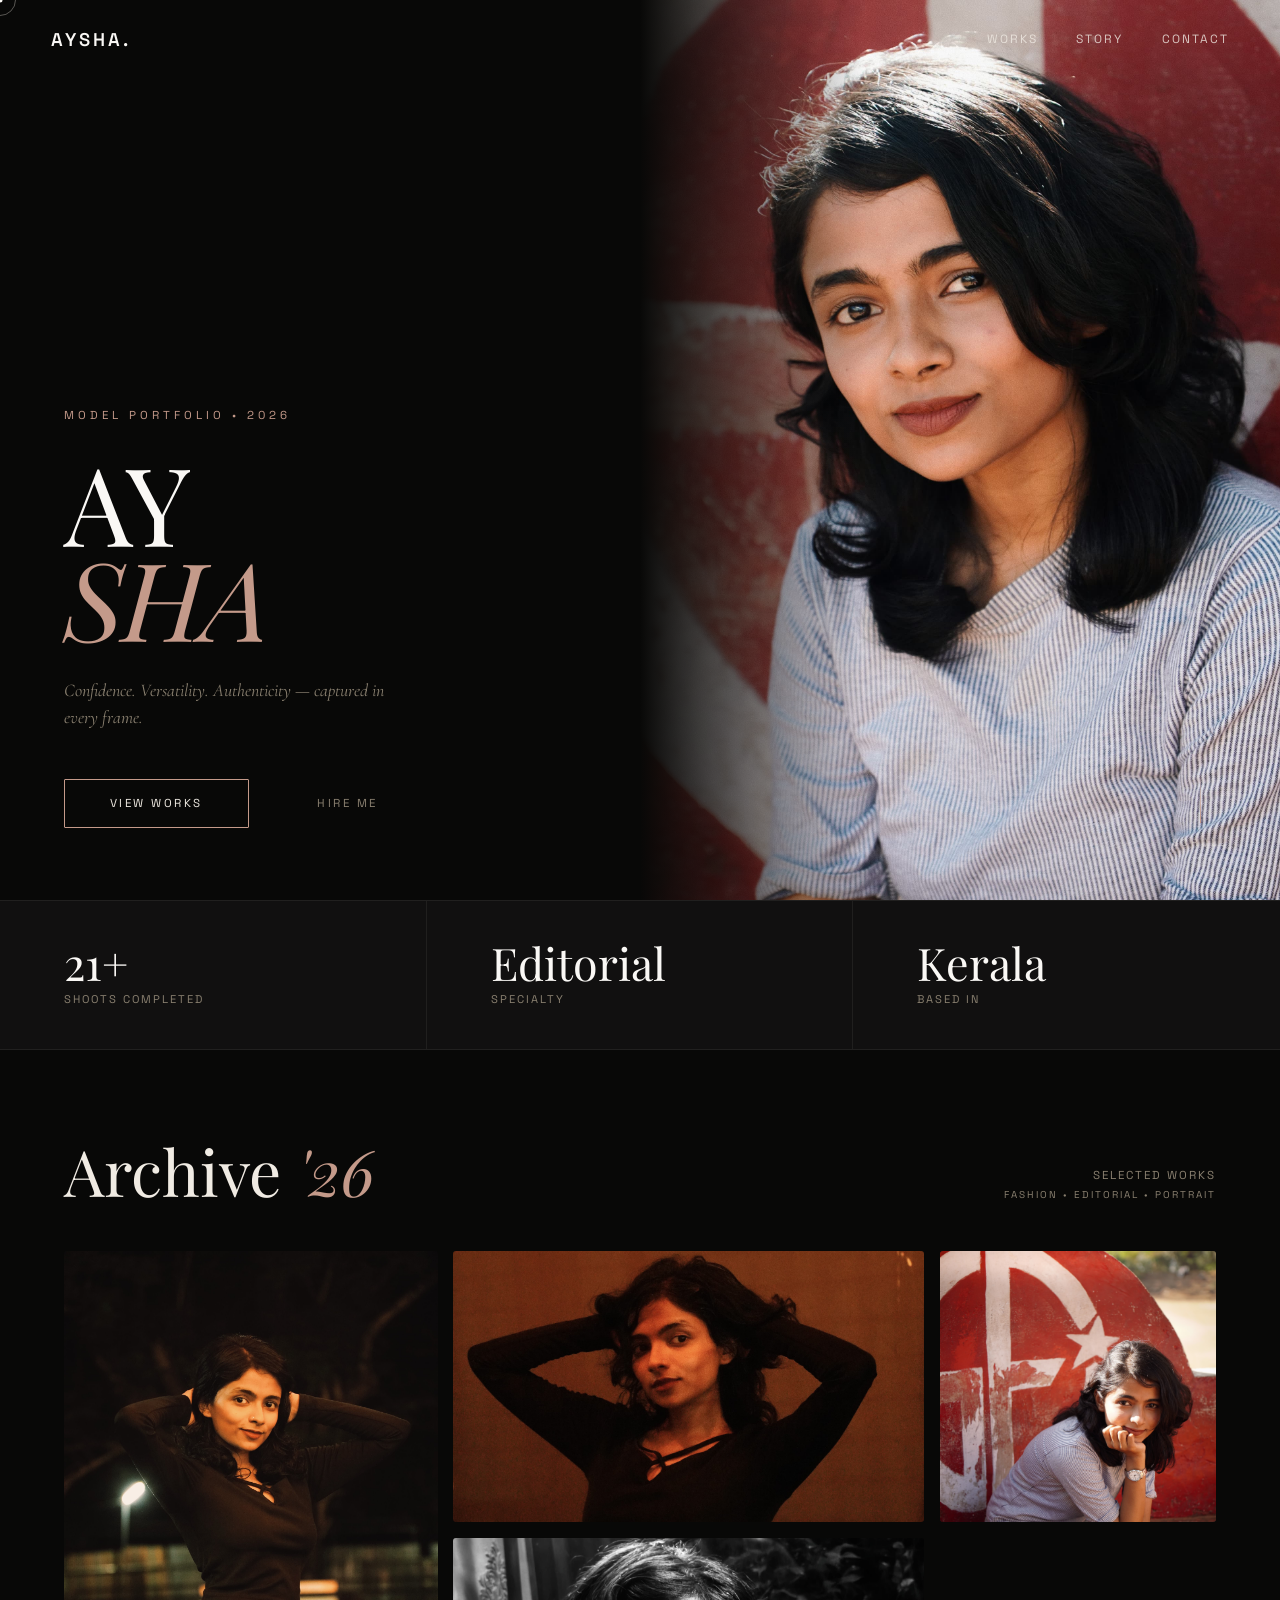
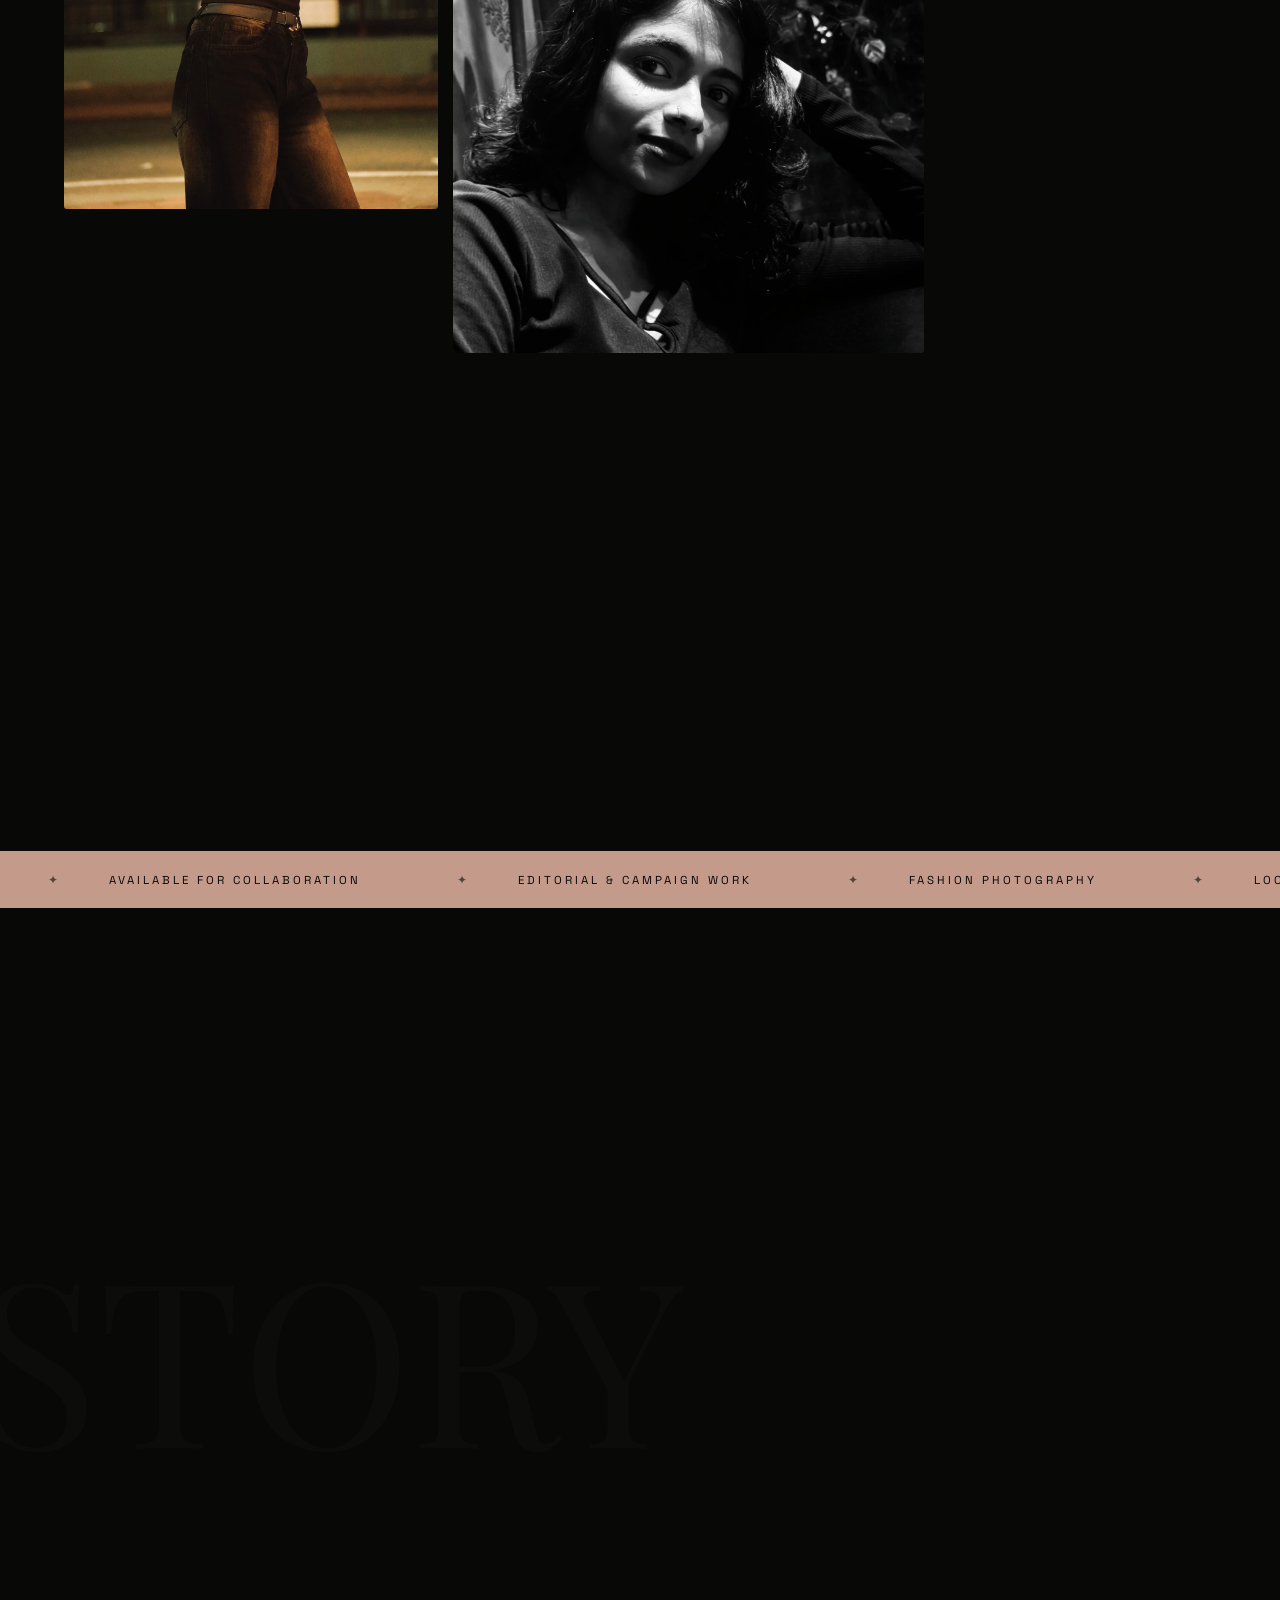
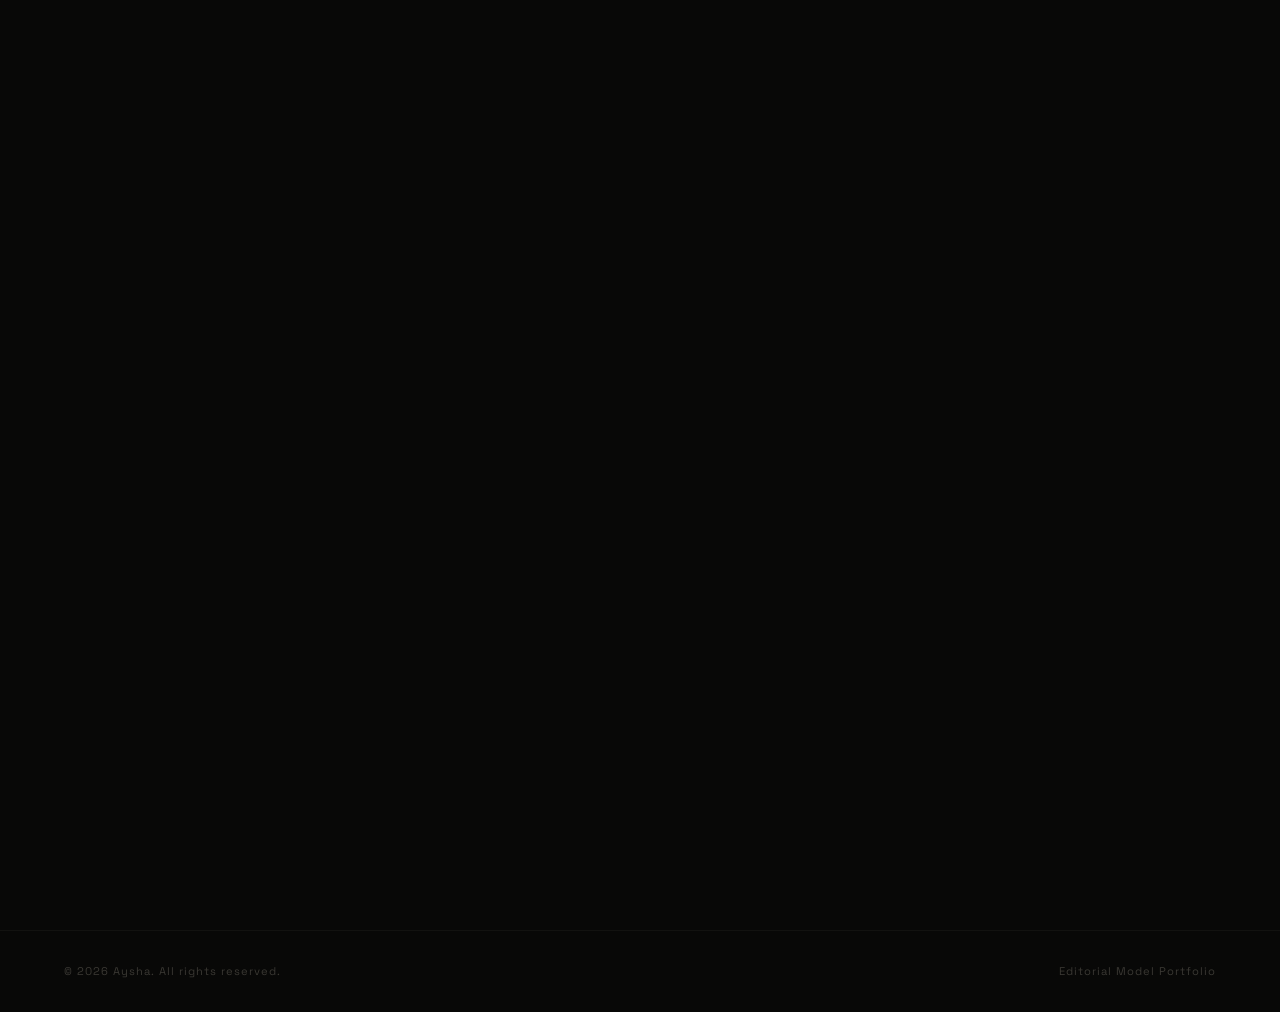
==== commit ef041e12: "fix: ui updated" ====
--- a/index.html
+++ b/index.html
@@ -50,14 +50,14 @@
                 <a href="#portfolio" class="btn-modern" id="heroCta">View Works</a>
                 <a href="#contact" class="btn-ghost" id="heroContact">Hire Me</a>
             </div>
-            <div class="scroll-indicator" aria-hidden="true">
-                <span class="line"></span>
-                SCROLL
-            </div>
         </div>
         <div class="hero-right" aria-hidden="true">
             <div class="hero-image" style="background-image: url('images/hero.jpeg');"></div>
             <div class="hero-right-overlay"></div>
+        </div>
+        <div class="scroll-indicator" aria-hidden="true">
+            <span class="line"></span>
+            SCROLL
         </div>
     </header>
 
--- a/style.css
+++ b/style.css
@@ -309,8 +309,8 @@
 
 .scroll-indicator {
     position: absolute;
-    bottom: 4rem;
-    left: 5vw;
+    bottom: 3rem;
+    right: 4vw;
     z-index: 5;
     display: flex;
     flex-direction: column;
@@ -320,7 +320,7 @@
     font-size: 0.65rem;
     letter-spacing: 3px;
     text-transform: uppercase;
-    color: var(--text-dim);
+    color: rgba(240,235,227,0.5);
     opacity: 0;
     animation: fadeSlideUp 1s 1.3s var(--ease-out) forwards;
 }
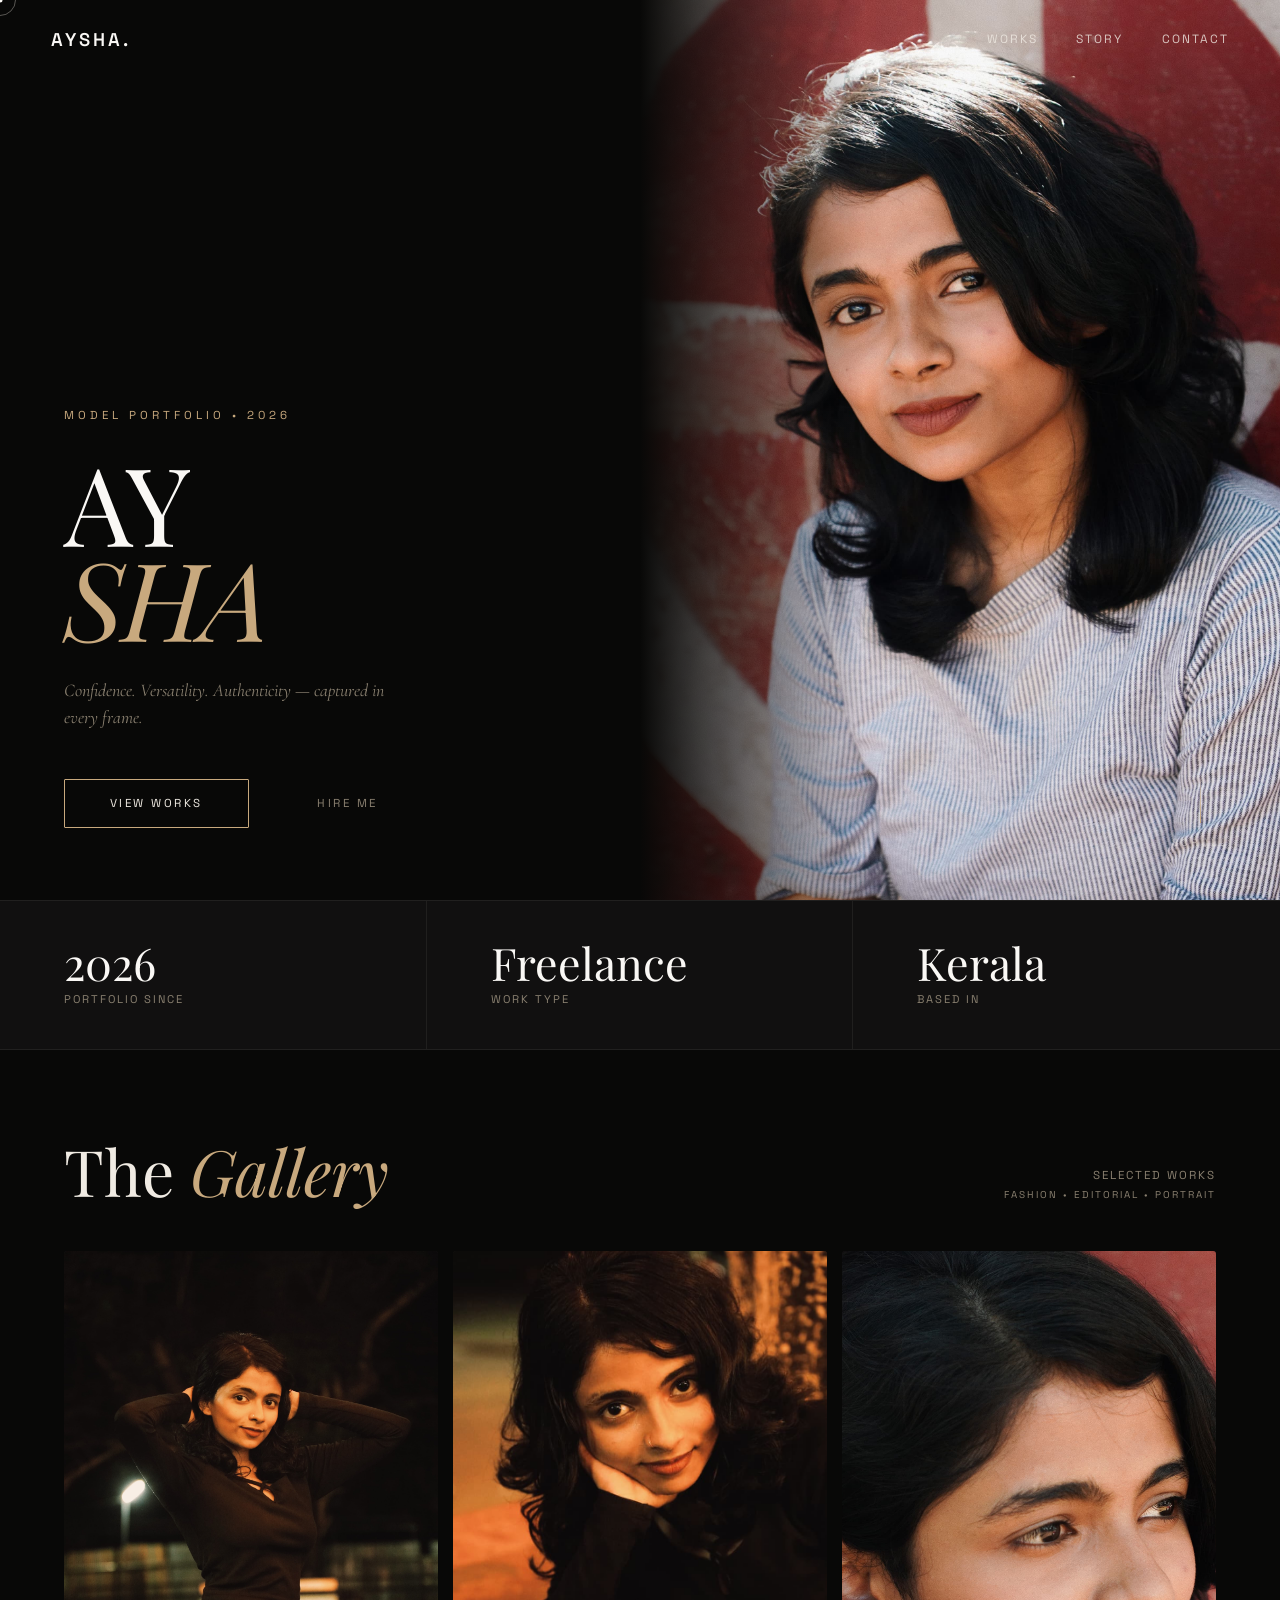
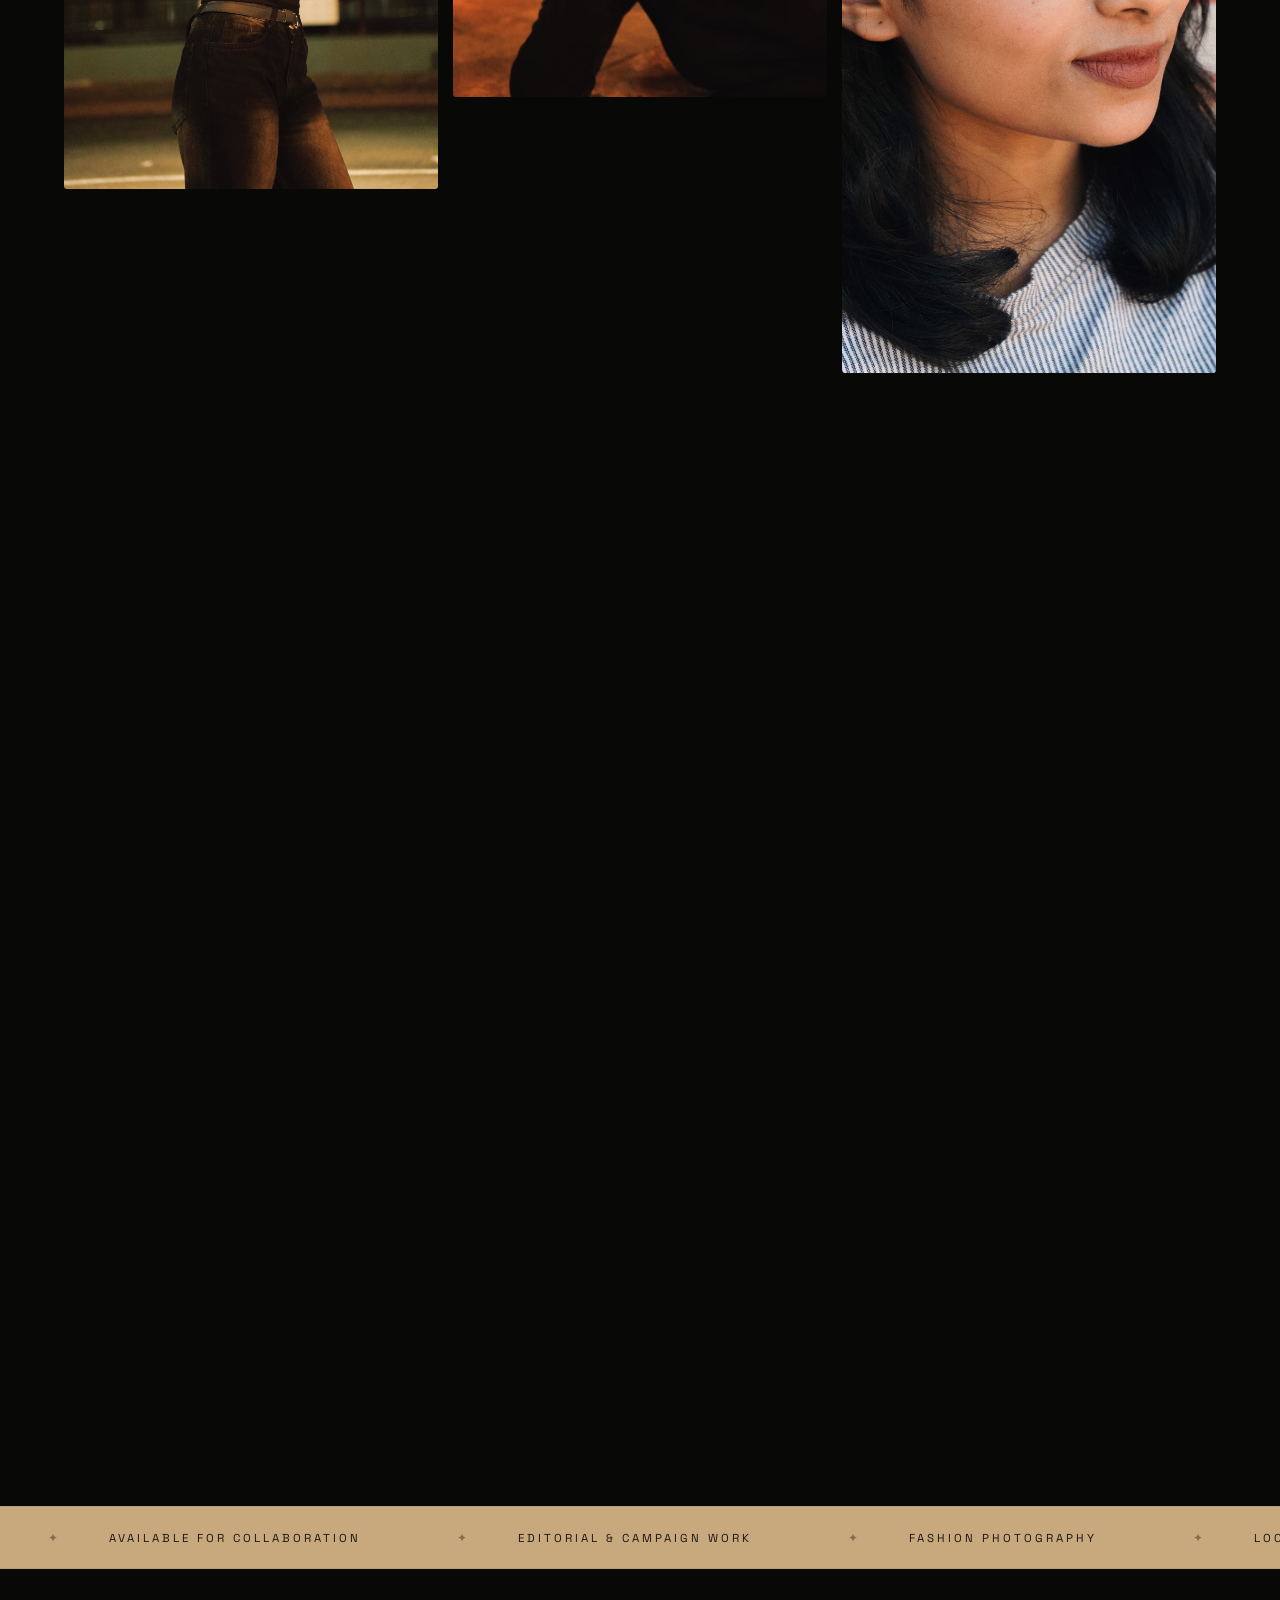
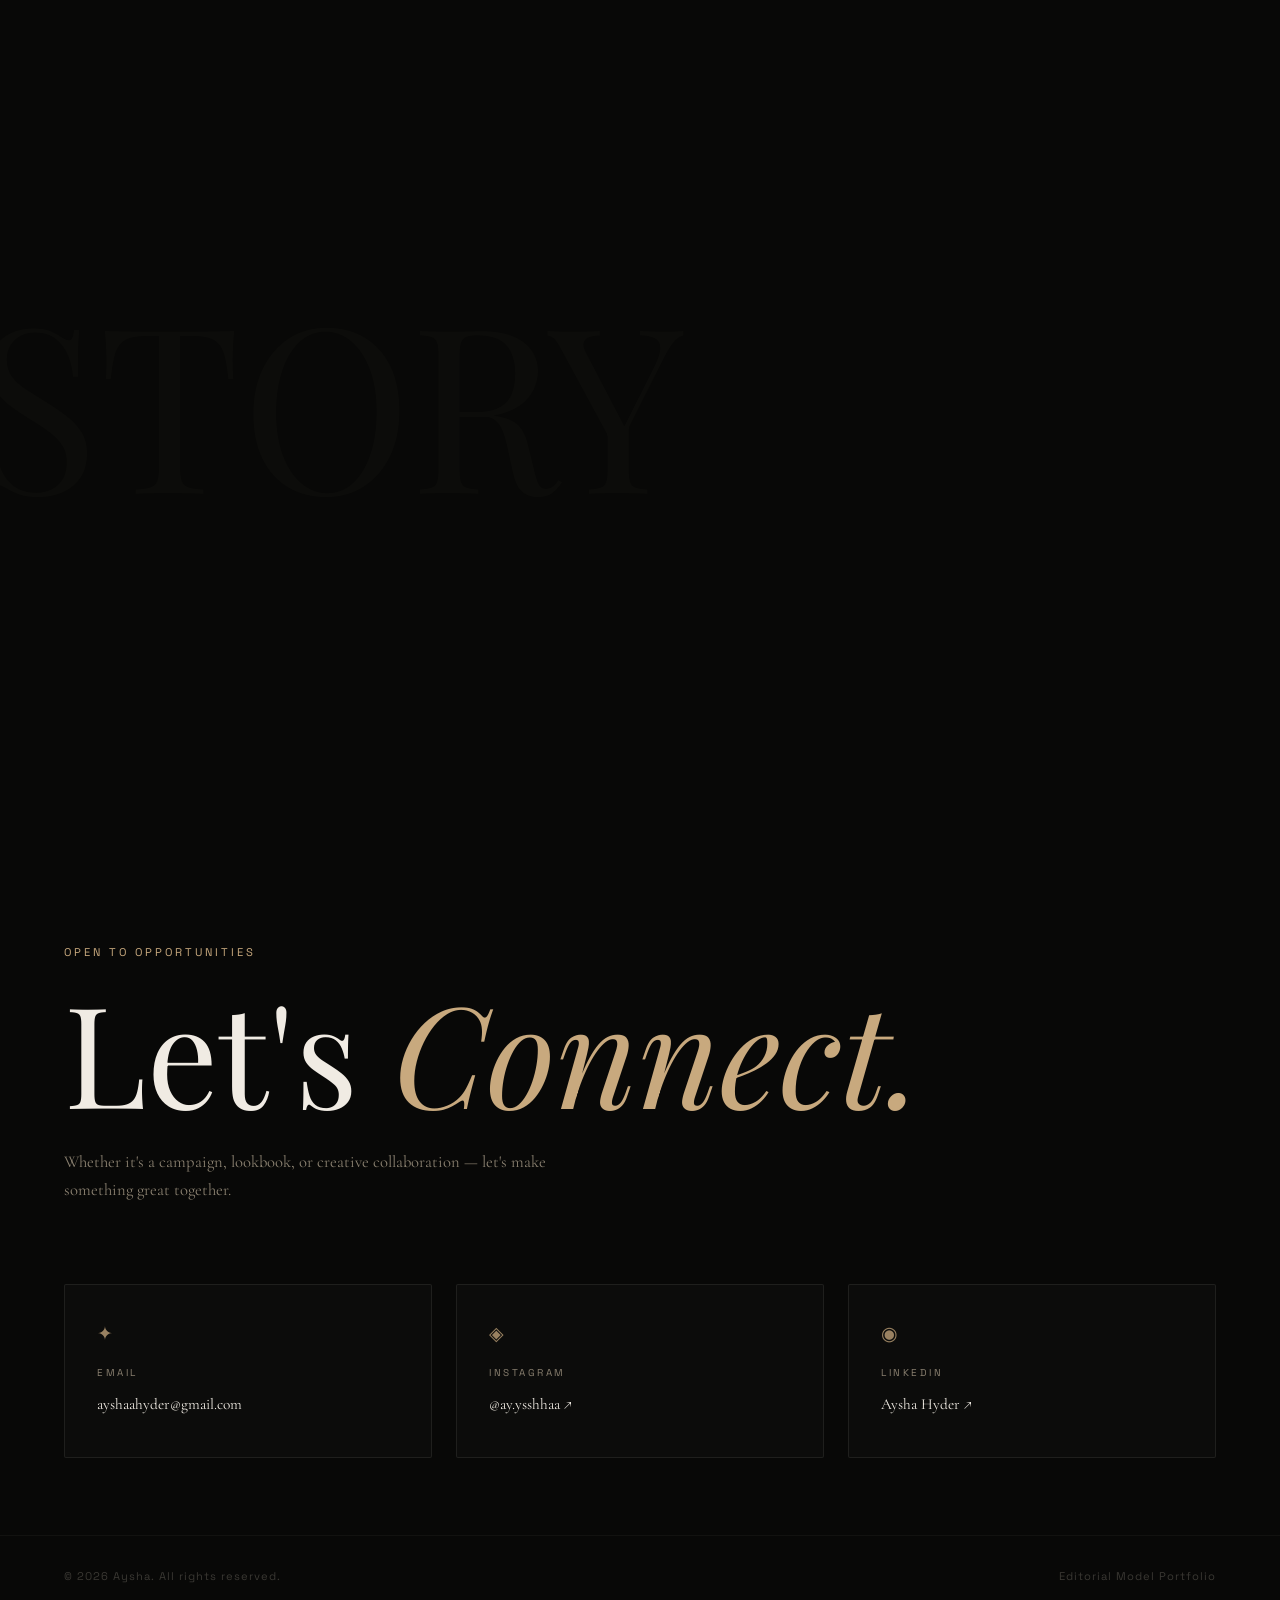
==== commit df3edcb0: "fix: updated ui and added more images" ====
--- a/index.html
+++ b/index.html
@@ -5,12 +5,15 @@
     <meta charset="UTF-8">
     <meta name="viewport" content="width=device-width, initial-scale=1.0">
     <title>Aysha — Model Portfolio</title>
-    <meta name="description" content="Official portfolio of Aysha — editorial model based in Kerala, India. Cinematic fashion photography for lookbooks, campaigns, and creative collaborations.">
+    <meta name="description"
+        content="Official portfolio of Aysha — editorial model based in Kerala, India. Cinematic fashion photography for lookbooks, campaigns, and creative collaborations.">
     <meta name="keywords" content="Aysha, model portfolio, editorial model, fashion photography, Kerala model">
 
     <link rel="preconnect" href="https://fonts.googleapis.com">
     <link rel="preconnect" href="https://fonts.gstatic.com" crossorigin>
-    <link href="https://fonts.googleapis.com/css2?family=Cormorant+Garamond:ital,wght@0,300;0,400;0,600;1,300;1,400&family=Playfair+Display:ital,wght@0,400;0,700;1,400&family=Space+Grotesk:wght@300;400;500;600&display=swap" rel="stylesheet">
+    <link
+        href="https://fonts.googleapis.com/css2?family=Cormorant+Garamond:ital,wght@0,300;0,400;0,600;1,300;1,400&family=Playfair+Display:ital,wght@0,400;0,700;1,400&family=Space+Grotesk:wght@300;400;500;600&display=swap"
+        rel="stylesheet">
     <link rel="stylesheet" href="style.css">
 </head>
 
@@ -64,12 +67,12 @@
     <!-- ── Stats Bar ─────────────────────────────────────────── -->
     <div class="stats-bar" aria-label="Quick stats">
         <div class="stat-item reveal">
-            <span class="stat-number">21+</span>
-            <span class="stat-label">Shoots Completed</span>
+            <span class="stat-number">2026</span>
+            <span class="stat-label">Portfolio Since</span>
         </div>
         <div class="stat-item reveal">
-            <span class="stat-number">Editorial</span>
-            <span class="stat-label">Specialty</span>
+            <span class="stat-number">Freelance</span>
+            <span class="stat-label">Work Type</span>
         </div>
         <div class="stat-item reveal">
             <span class="stat-number">Kerala</span>
@@ -80,72 +83,99 @@
     <!-- ── Portfolio Grid ─────────────────────────────────────── -->
     <section id="portfolio" class="bento-section">
         <div class="section-header">
-            <h2 class="animate-up">Archive <span>'26</span></h2>
+            <h2 class="animate-up">The <span>Gallery</span></h2>
             <div class="section-header-right animate-up">
                 Selected works<br>
-                <span style="color: var(--text-dim); font-size: 0.62rem;">Fashion &bull; Editorial &bull; Portrait</span>
+                <span style="color: var(--text-dim); font-size: 0.62rem;">Fashion &bull; Editorial &bull;
+                    Portrait</span>
             </div>
         </div>
 
         <div class="bento-grid" id="bentoGrid">
-            <div class="bento-item gi-1 reveal" data-src="images/gallery1.jpeg" data-index="0" tabindex="0" role="button" aria-label="Open image 1">
-                <img src="images/gallery1.jpeg" alt="Editorial fashion portrait" loading="lazy">
-                <div class="bento-overlay">
-                    <div class="bento-overlay-content">
-                        <span class="bento-overlay-label">Editorial</span>
-                        <span class="bento-overlay-num">01</span>
-                    </div>
-                </div>
-            </div>
-            <div class="bento-item gi-2 reveal" data-src="images/gallery19.jpeg" data-index="1" tabindex="0" role="button" aria-label="Open image 2">
-                <img src="images/gallery19.jpeg" alt="Studio cinematic portrait" loading="lazy">
-                <div class="bento-overlay">
-                    <div class="bento-overlay-content">
-                        <span class="bento-overlay-label">Studio</span>
-                        <span class="bento-overlay-num">02</span>
-                    </div>
-                </div>
-            </div>
-            <div class="bento-item gi-3 reveal" data-src="images/gallery9.jpeg" data-index="2" tabindex="0" role="button" aria-label="Open image 3">
-                <img src="images/gallery9.jpeg" alt="Outdoor casual portrait" loading="lazy" style="object-position: center 20%;">
-                <div class="bento-overlay">
-                    <div class="bento-overlay-content">
-                        <span class="bento-overlay-label">Outdoor</span>
-                        <span class="bento-overlay-num">03</span>
-                    </div>
-                </div>
-            </div>
-            <div class="bento-item gi-4 reveal" data-src="images/gallery21.jpeg" data-index="3" tabindex="0" role="button" aria-label="Open image 4">
-                <img src="images/gallery21.jpeg" alt="Black and white editorial portrait" loading="lazy">
-                <div class="bento-overlay">
-                    <div class="bento-overlay-content">
-                        <span class="bento-overlay-label">B&amp;W</span>
-                        <span class="bento-overlay-num">04</span>
-                    </div>
-                </div>
-            </div>
-            <div class="bento-item gi-5 reveal" data-src="images/gallery18.jpeg" data-index="4" tabindex="0" role="button" aria-label="Open image 5">
-                <img src="images/gallery18.jpeg" alt="Outdoor minimal shoot" loading="lazy" style="object-position: center 25%;">
-                <div class="bento-overlay">
-                    <div class="bento-overlay-content">
-                        <span class="bento-overlay-label">Minimal</span>
-                        <span class="bento-overlay-num">05</span>
-                    </div>
-                </div>
-            </div>
-            <div class="bento-item gi-6 reveal" data-src="images/gallery7.jpeg" data-index="5" tabindex="0" role="button" aria-label="Open image 6">
-                <img src="images/gallery7.jpeg" alt="Accessory detail portrait" loading="lazy" style="object-position: center 22%;">
-                <div class="bento-overlay">
-                    <div class="bento-overlay-content">
-                        <span class="bento-overlay-label">Detail</span>
-                        <span class="bento-overlay-num">06</span>
-                    </div>
+            <!-- gi-1: gallery1.jpeg — face is at top ~30%, needs top anchor -->
+            <div class="bento-item gi-1 reveal" data-src="images/gallery1.jpeg" data-index="0" tabindex="0"
+                role="button" aria-label="Open image 1">
+                <img src="images/gallery1.jpeg" alt="Editorial fashion portrait" loading="lazy"
+                    style="object-position: center 15%;">
+                <div class="bento-overlay">
+                    <div class="bento-overlay-content"><span class="bento-overlay-label">Editorial</span><span
+                            class="bento-overlay-num">01</span></div>
+                </div>
+            </div>
+            <!-- gi-2: gallery21.jpeg — close-up portrait, perfect for tall 4×2 cell -->
+            <div class="bento-item gi-2 reveal" data-src="images/gallery21.jpeg" data-index="1" tabindex="0"
+                role="button" aria-label="Open image 2">
+                <img src="images/gallery21.jpeg" alt="Warm close-up portrait" loading="lazy"
+                    style="object-position: center 30%;">
+                <div class="bento-overlay">
+                    <div class="bento-overlay-content"><span class="bento-overlay-label">Studio</span><span
+                            class="bento-overlay-num">02</span></div>
+                </div>
+            </div>
+            <!-- gi-3: gallery3.jpeg — tight face close-up, fills frame -->
+            <div class="bento-item gi-3 reveal" data-src="images/gallery3.jpeg" data-index="2" tabindex="0"
+                role="button" aria-label="Open image 3">
+                <img src="images/gallery3.jpeg" alt="Outdoor portrait" loading="lazy"
+                    style="object-position: center 30%;">
+                <div class="bento-overlay">
+                    <div class="bento-overlay-content"><span class="bento-overlay-label">Outdoor</span><span
+                            class="bento-overlay-num">03</span></div>
+                </div>
+            </div>
+            <!-- gi-4: gallery6.jpeg — face at ~40% down (top is plants), anchor to 40% -->
+            <div class="bento-item gi-4 reveal" data-src="images/gallery6.jpeg" data-index="3" tabindex="0"
+                role="button" aria-label="Open image 4">
+                <img src="images/gallery6.jpeg" alt="Editorial portrait" loading="lazy"
+                    style="object-position: center 40%;">
+                <div class="bento-overlay">
+                    <div class="bento-overlay-content"><span class="bento-overlay-label">Editorial</span><span
+                            class="bento-overlay-num">04</span></div>
+                </div>
+            </div>
+            <!-- gi-5: gallery7.jpeg — wide night street scene, landscape-friendly for short 3×1 cell -->
+            <div class="bento-item gi-5 reveal" data-src="images/gallery7.jpeg" data-index="4" tabindex="0"
+                role="button" aria-label="Open image 5">
+                <img src="images/gallery7.jpeg" alt="Night street portrait" loading="lazy"
+                    style="object-position: center 20%;">
+                <div class="bento-overlay">
+                    <div class="bento-overlay-content"><span class="bento-overlay-label">Portrait</span><span
+                            class="bento-overlay-num">05</span></div>
+                </div>
+            </div>
+            <!-- gi-6: SWITCHED to gallery9.jpeg — face right-center, wide 5-col cell shows full composition -->
+            <div class="bento-item gi-6 reveal" data-src="images/gallery9.jpeg" data-index="5" tabindex="0"
+                role="button" aria-label="Open image 6">
+                <img src="images/gallery9.jpeg" alt="Outdoor casual portrait" loading="lazy"
+                    style="object-position: 65% 35%;">
+                <div class="bento-overlay">
+                    <div class="bento-overlay-content"><span class="bento-overlay-label">Outdoor</span><span
+                            class="bento-overlay-num">06</span></div>
+                </div>
+            </div>
+            <!-- gi-7: gallery19.jpeg — studio dark portrait, tall 4×2 cell suits it well -->
+            <div class="bento-item gi-7 reveal" data-src="images/gallery19.jpeg" data-index="6" tabindex="0"
+                role="button" aria-label="Open image 7">
+                <img src="images/gallery19.jpeg" alt="Cinematic studio portrait" loading="lazy"
+                    style="object-position: center 25%;">
+                <div class="bento-overlay">
+                    <div class="bento-overlay-content"><span class="bento-overlay-label">Night</span><span
+                            class="bento-overlay-num">07</span></div>
+                </div>
+            </div>
+            <!-- gi-8: gallery8.jpeg — face at top 15–20%, saree full-body -->
+            <div class="bento-item gi-8 reveal" data-src="images/gallery8.jpeg" data-index="7" tabindex="0"
+                role="button" aria-label="Open image 8">
+                <img src="images/gallery8.jpeg" alt="Fashion saree portrait" loading="lazy"
+                    style="object-position: center 15%;">
+                <div class="bento-overlay">
+                    <div class="bento-overlay-content"><span class="bento-overlay-label">Fashion</span><span
+                            class="bento-overlay-num">08</span></div>
                 </div>
             </div>
         </div>
 
         <div class="archive-action reveal">
-            <a href="gallery.html" class="btn-modern" id="archiveBtn">Explore Full Archive ↗</a>
+            <a href="gallery.html" class="btn-modern" id="archiveBtn">Explore Full Gallery ↗</a>
         </div>
     </section>
 
@@ -171,21 +201,18 @@
     <section id="about" class="about-2026">
         <div class="about-grid">
             <div class="about-image-wrapper reveal-left">
-                <img src="images/gallery22.jpeg" alt="Aysha — Model Portrait" loading="lazy">
-                <div class="about-image-badge" aria-hidden="true">
-                    <div class="about-image-badge-inner">
-                        OPEN &nbsp; TO &nbsp; WORK &nbsp; · &nbsp;
-                    </div>
-                </div>
+                <img src="images/about.jpeg" alt="Aysha — Model Portrait" loading="lazy">
             </div>
             <div class="about-content reveal-right">
-                <p class="about-eyebrow">The Story</p>
+
                 <h2>Where <i>Vision</i><br>Meets Lens</h2>
                 <blockquote class="about-pull-quote">
                     "Every photograph captures more than a look—it captures a feeling."
                 </blockquote>
                 <p class="about-body">
-                    I bring confidence, versatility, and authenticity to every shoot, turning creative visions into timeless stories. From editorial fashion spreads to intimate portrait sessions, I approach every frame with intention and emotion.
+                    I bring confidence, versatility, and authenticity to every shoot, turning creative visions into
+                    timeless stories. From editorial fashion spreads to intimate portrait sessions, I approach every
+                    frame with intention and emotion.
                 </p>
                 <div class="about-specs">
                     <div class="about-spec">
@@ -208,28 +235,34 @@
 
     <!-- ── Contact Section ───────────────────────────────────── -->
     <section id="contact" class="contact-2026">
-        <div class="reveal">
-            <p class="contact-eyebrow">Get in Touch</p>
-            <h2 class="giant-heading">Say<br><i>Hello.</i></h2>
-        </div>
-        <div class="contact-grid reveal">
-            <div>
-                <p class="contact-col-label">Social</p>
-                <div class="social-list">
-                    <a href="https://www.instagram.com/ay.ysshhaa?igsh=cXRuY2tuN21nN2Zi"
-                        class="hover-underline" id="instagramLink" target="_blank" rel="noopener noreferrer">
-                        Instagram ↗
-                    </a>
-                    <a href="https://www.linkedin.com/in/aysha-hyder-53ba15283"
-                        class="hover-underline" id="linkedinLink" target="_blank" rel="noopener noreferrer">
-                        LinkedIn ↗
-                    </a>
-                </div>
-            </div>
-            <div class="email-block">
-                <p class="email-label">Inquiries</p>
-                <a href="mailto:ayshaahyder@gmail.com" class="email-link" id="emailLink">
+        <div class="reveal contact-header-block">
+            <p class="contact-eyebrow">Open to Opportunities</p>
+            <h2 class="giant-heading">Let's <i>Connect.</i></h2>
+            <p class="contact-tagline">Whether it's a campaign, lookbook, or creative collaboration — let's make
+                something great together.</p>
+        </div>
+        <div class="contact-cards reveal">
+            <div class="contact-card">
+                <span class="contact-card-icon">✦</span>
+                <p class="contact-card-label">Email</p>
+                <a href="mailto:ayshaahyder@gmail.com" class="contact-card-link" id="emailLink">
                     ayshaahyder@gmail.com
+                </a>
+            </div>
+            <div class="contact-card">
+                <span class="contact-card-icon">◈</span>
+                <p class="contact-card-label">Instagram</p>
+                <a href="https://www.instagram.com/ay.ysshhaa?igsh=cXRuY2tuN21nN2Zi" class="contact-card-link"
+                    id="instagramLink" target="_blank" rel="noopener noreferrer">
+                    @ay.ysshhaa ↗
+                </a>
+            </div>
+            <div class="contact-card">
+                <span class="contact-card-icon">◉</span>
+                <p class="contact-card-label">LinkedIn</p>
+                <a href="https://www.linkedin.com/in/aysha-hyder-53ba15283" class="contact-card-link" id="linkedinLink"
+                    target="_blank" rel="noopener noreferrer">
+                    Aysha Hyder ↗
                 </a>
             </div>
         </div>
@@ -250,7 +283,7 @@
             mouseX = e.clientX;
             mouseY = e.clientY;
             cursorDot.style.left = `${mouseX}px`;
-            cursorDot.style.top  = `${mouseY}px`;
+            cursorDot.style.top = `${mouseY}px`;
             if (cursorOutline.animate) {
                 cursorOutline.animate(
                     { left: `${mouseX}px`, top: `${mouseY}px` },
@@ -258,7 +291,7 @@
                 );
             } else {
                 cursorOutline.style.left = `${mouseX}px`;
-                cursorOutline.style.top  = `${mouseY}px`;
+                cursorOutline.style.top = `${mouseY}px`;
             }
         });
 
@@ -281,11 +314,11 @@
         revealEls.forEach(el => observer.observe(el));
 
         // ── Lightbox ──────────────────────────────────────────
-        const lightbox    = document.getElementById('lightbox');
+        const lightbox = document.getElementById('lightbox');
         const lightboxImg = document.getElementById('lightboxImg');
         const lightboxClose = document.getElementById('lightboxClose');
-        const lightboxPrev  = document.getElementById('lightboxPrev');
-        const lightboxNext  = document.getElementById('lightboxNext');
+        const lightboxPrev = document.getElementById('lightboxPrev');
+        const lightboxNext = document.getElementById('lightboxNext');
 
         const bentoItems = Array.from(document.querySelectorAll('.bento-item[data-src]'));
         let currentIndex = 0;
--- a/style.css
+++ b/style.css
@@ -12,7 +12,7 @@
     --surface:      #1a1917;
     --text:         #f0ebe3;
     --text-dim:     #8a8070;
-    --accent:       #c49a8a;       /* dusty rose */
+    --accent:       #C8A97E;       /* warm champagne gold */
     --gold:         #b8905a;       /* amber gold  */
     --white:        #faf8f5;
 
@@ -295,6 +295,8 @@
     animation: kenBurns 22s infinite alternate linear;
 }
 
+
+
 @keyframes kenBurns {
     0%   { transform: scale(1) translateX(0); }
     100% { transform: scale(1.07) translateX(-2%); }
@@ -410,8 +412,8 @@
 
 .bento-grid {
     display: grid;
-    grid-template-columns: repeat(12, 1fr);
-    grid-auto-rows: 10vw;
+    grid-template-columns: repeat(3, 1fr);
+    grid-auto-rows: 6vw;
     gap: var(--gap);
     padding: 0 5vw;
 }
@@ -473,13 +475,15 @@
     color: rgba(240, 235, 227, 0.15);
 }
 
-/* Grid span classes */
-.gi-1  { grid-column: span 4; grid-row: span 4; }   /* tall portrait  */
-.gi-2  { grid-column: span 5; grid-row: span 2; }   /* landscape      */
-.gi-3  { grid-column: span 3; grid-row: span 2; }   /* square-ish     */
-.gi-4  { grid-column: span 5; grid-row: span 3; }   /* tall rect      */
-.gi-5  { grid-column: span 4; grid-row: span 2; }   /* mid landscape  */
-.gi-6  { grid-column: span 3; grid-row: span 3; }   /* portrait       */
+/* Grid span classes — 8 items, vertical staggered 3-column layout, perfectly balanced heights (17 rows total per column) */
+.gi-1 { grid-column: 1; grid-row: span 6; }
+.gi-2 { grid-column: 2; grid-row: span 5; }
+.gi-3 { grid-column: 3; grid-row: span 8; }
+.gi-4 { grid-column: 1; grid-row: span 5; }
+.gi-5 { grid-column: 2; grid-row: span 6; }
+.gi-6 { grid-column: 3; grid-row: span 9; }
+.gi-7 { grid-column: 1; grid-row: span 6; }
+.gi-8 { grid-column: 2; grid-row: span 6; }
 
 .archive-action {
     text-align: center;
@@ -577,6 +581,7 @@
 .about-image-wrapper img {
     width: 100%;
     aspect-ratio: 3 / 4;
+    max-height: 70vh;
     object-fit: cover;
     object-position: center top;
     border-radius: var(--radius);
@@ -610,6 +615,12 @@
 
 .about-image-badge-inner {
     animation: badgeSpin 12s linear infinite reverse;
+    display: flex;
+    align-items: center;
+    justify-content: center;
+    text-align: center;
+    width: 100%;
+    height: 100%;
 }
 
 .about-content {
@@ -689,10 +700,12 @@
 /* ── Marquee Ticker ──────────────────────────────────────── */
 .marquee-strip {
     overflow: hidden;
-    background: var(--accent);
-    padding: 1rem 0;
+    background: #C8A97E;
+    padding: 1.1rem 0;
     white-space: nowrap;
     position: relative;
+    border-top: 1px solid rgba(0,0,0,0.08);
+    border-bottom: 1px solid rgba(0,0,0,0.08);
 }
 
 .marquee-inner {
@@ -705,14 +718,15 @@
     font-size: 0.72rem;
     letter-spacing: 3px;
     text-transform: uppercase;
-    color: var(--bg);
+    color: #1a1714;
     padding: 0 3rem;
 }
 
 .marquee-inner span::before {
     content: '✦';
     margin-right: 3rem;
-    opacity: 0.6;
+    opacity: 0.4;
+    color: #1a1714;
 }
 
 @keyframes marqueeScroll {
@@ -734,53 +748,84 @@
     text-transform: uppercase;
     color: var(--accent);
     margin-bottom: 1.5rem;
+}
+
+.contact-header-block {
+    max-width: 900px;
+    margin-bottom: 5rem;
 }
 
 .contact-2026 .giant-heading {
     font-family: var(--font-display);
     font-size: clamp(5rem, 11vw, 13rem);
     line-height: 0.92;
-    margin-bottom: 5rem;
+    margin-bottom: 2rem;
 }
 
 .contact-2026 .giant-heading i {
-    color: var(--accent);
+    color: #C8A97E;
     font-style: italic;
 }
 
-.contact-grid {
+.contact-tagline {
+    font-family: var(--font-body);
+    font-size: clamp(1rem, 1.3vw, 1.25rem);
+    color: var(--text-dim);
+    max-width: 520px;
+    line-height: 1.7;
+}
+
+/* ── Contact Cards ───────────────────────────────────────── */
+.contact-cards {
     display: grid;
-    grid-template-columns: 1fr 1fr;
-    gap: 4vw;
-    border-top: 1px solid rgba(240, 235, 227, 0.07);
-    padding-top: 3rem;
-}
-
-.contact-col-label {
-    font-family: var(--font-ui);
-    font-size: 0.65rem;
-    letter-spacing: 2px;
-    text-transform: uppercase;
-    color: var(--text-dim);
-    margin-bottom: 1.2rem;
-}
-
-.social-list {
+    grid-template-columns: repeat(3, 1fr);
+    gap: 1.5rem;
+}
+
+.contact-card {
+    border: 1px solid rgba(240, 235, 227, 0.08);
+    border-radius: 2px;
+    padding: 2.5rem 2rem;
     display: flex;
     flex-direction: column;
-    gap: 0.6rem;
-}
-
-.hover-underline {
+    gap: 0.75rem;
+    background: rgba(240, 235, 227, 0.02);
+    transition: border-color 0.4s var(--ease-out), background 0.4s var(--ease-out), transform 0.3s var(--ease-out);
+}
+
+.contact-card:hover {
+    border-color: rgba(240, 235, 227, 0.18);
+    background: rgba(240, 235, 227, 0.04);
+    transform: translateY(-4px);
+}
+
+.contact-card-icon {
+    font-size: 1.2rem;
+    color: var(--accent);
+    opacity: 0.75;
+    line-height: 1;
+    margin-bottom: 0.5rem;
+}
+
+.contact-card-label {
+    font-family: var(--font-ui);
+    font-size: 0.62rem;
+    letter-spacing: 2.5px;
+    text-transform: uppercase;
+    color: var(--text-dim);
+}
+
+.contact-card-link {
     font-family: var(--font-body);
-    font-size: clamp(1.1rem, 1.5vw, 1.5rem);
+    font-size: clamp(0.95rem, 1.2vw, 1.15rem);
     color: var(--text);
     position: relative;
     display: inline-block;
     transition: color 0.3s;
-}
-
-.hover-underline::after {
+    margin-top: auto;
+}
+
+.contact-card-link::after {
     content: '';
     position: absolute;
     bottom: -2px;
@@ -791,51 +836,18 @@
     transition: width 0.4s var(--ease-out);
 }
 
-.hover-underline:hover {
-    color: var(--accent);
-}
-
-.hover-underline:hover::after {
+.contact-card-link:hover {
+    color: var(--accent);
+}
+
+.contact-card-link:hover::after {
     width: 100%;
 }
 
-.email-block {
-    display: flex;
-    flex-direction: column;
-    justify-content: flex-end;
-}
-
-.email-label {
-    font-family: var(--font-ui);
-    font-size: 0.65rem;
-    letter-spacing: 2px;
-    text-transform: uppercase;
-    color: var(--text-dim);
-    margin-bottom: 0.5rem;
-}
-
-.email-link {
-    font-family: var(--font-body);
-    font-size: clamp(1.1rem, 1.8vw, 1.8rem);
-    color: var(--text);
-    transition: color 0.3s;
-    position: relative;
-    display: inline-block;
-}
-
-.email-link::after {
-    content: '';
-    position: absolute;
-    bottom: -2px;
-    left: 0;
-    width: 0;
-    height: 1px;
-    background: var(--accent);
-    transition: width 0.4s var(--ease-out);
-}
-
-.email-link:hover {
-    color: var(--accent);
+@media (max-width: 768px) {
+    .contact-cards {
+        grid-template-columns: 1fr;
+    }
 }
 
 .email-link:hover::after {
@@ -1104,15 +1116,17 @@
 /* ── Responsive ──────────────────────────────────────────── */
 @media (max-width: 1100px) {
     .bento-grid {
-        grid-template-columns: repeat(6, 1fr);
-        grid-auto-rows: 18vw;
-    }
-    .gi-1 { grid-column: span 3; grid-row: span 3; }
-    .gi-2 { grid-column: span 3; grid-row: span 2; }
-    .gi-3 { grid-column: span 3; grid-row: span 2; }
-    .gi-4 { grid-column: span 3; grid-row: span 2; }
-    .gi-5 { grid-column: span 3; grid-row: span 2; }
-    .gi-6 { grid-column: span 6; grid-row: span 2; }
+        grid-template-columns: repeat(2, 1fr);
+        grid-auto-rows: 9vw;
+    }
+    .gi-1 { grid-column: 1; grid-row: span 6; }
+    .gi-2 { grid-column: 2; grid-row: span 5; }
+    .gi-3 { grid-column: 1; grid-row: span 7; }
+    .gi-4 { grid-column: 2; grid-row: span 7; }
+    .gi-5 { grid-column: 1; grid-row: span 6; }
+    .gi-6 { grid-column: 2; grid-row: span 8; }
+    .gi-7 { grid-column: 1; grid-row: span 7; }
+    .gi-8 { grid-column: 2; grid-row: span 6; }
 }
 
 @media (max-width: 900px) {
@@ -1154,19 +1168,28 @@
     }
 
     .bento-grid {
-        grid-template-columns: 1fr 1fr;
-        grid-auto-rows: 55vw;
-        gap: 2vw;
-    }
-    .gi-1, .gi-2, .gi-3, .gi-4, .gi-5, .gi-6 {
-        grid-column: span 1;
-        grid-row: span 1;
-    }
-    .gi-1 { grid-column: span 2; }
+        grid-template-columns: 1fr;
+        grid-auto-rows: auto;
+        gap: 4vw;
+    }
+    .gi-1, .gi-2, .gi-3, .gi-4, .gi-5, .gi-6, .gi-7, .gi-8 {
+        grid-column: span 1 !important;
+        grid-row: span 1 !important;
+        aspect-ratio: 3 / 4;
+    }
 
     .about-grid {
         grid-template-columns: 1fr;
-        gap: 4rem;
+        gap: 3rem;
+    }
+    .about-image-wrapper {
+        max-width: 480px;
+        margin: 0 auto;
+        width: 100%;
+    }
+    .about-image-wrapper img {
+        max-height: 55vh;
+        aspect-ratio: 3 / 4;
     }
     .about-image-badge {
         width: 6rem;
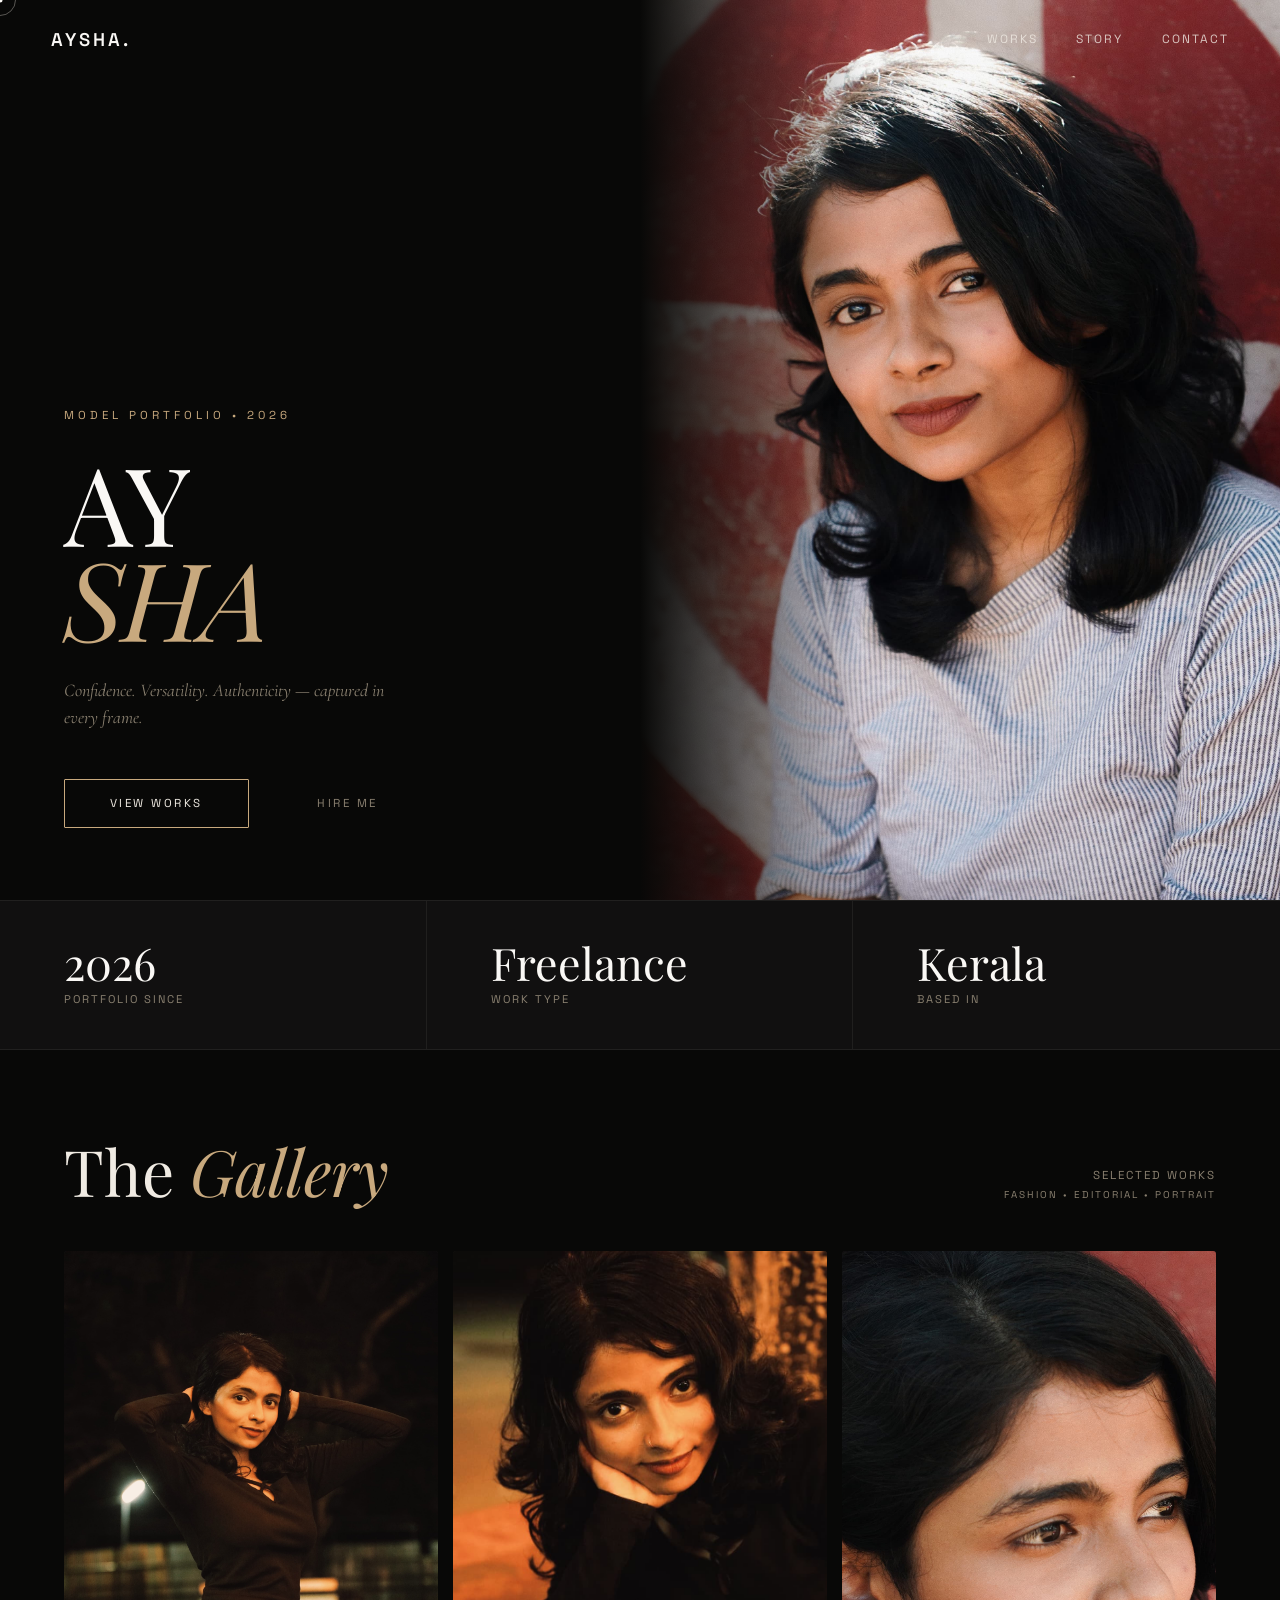
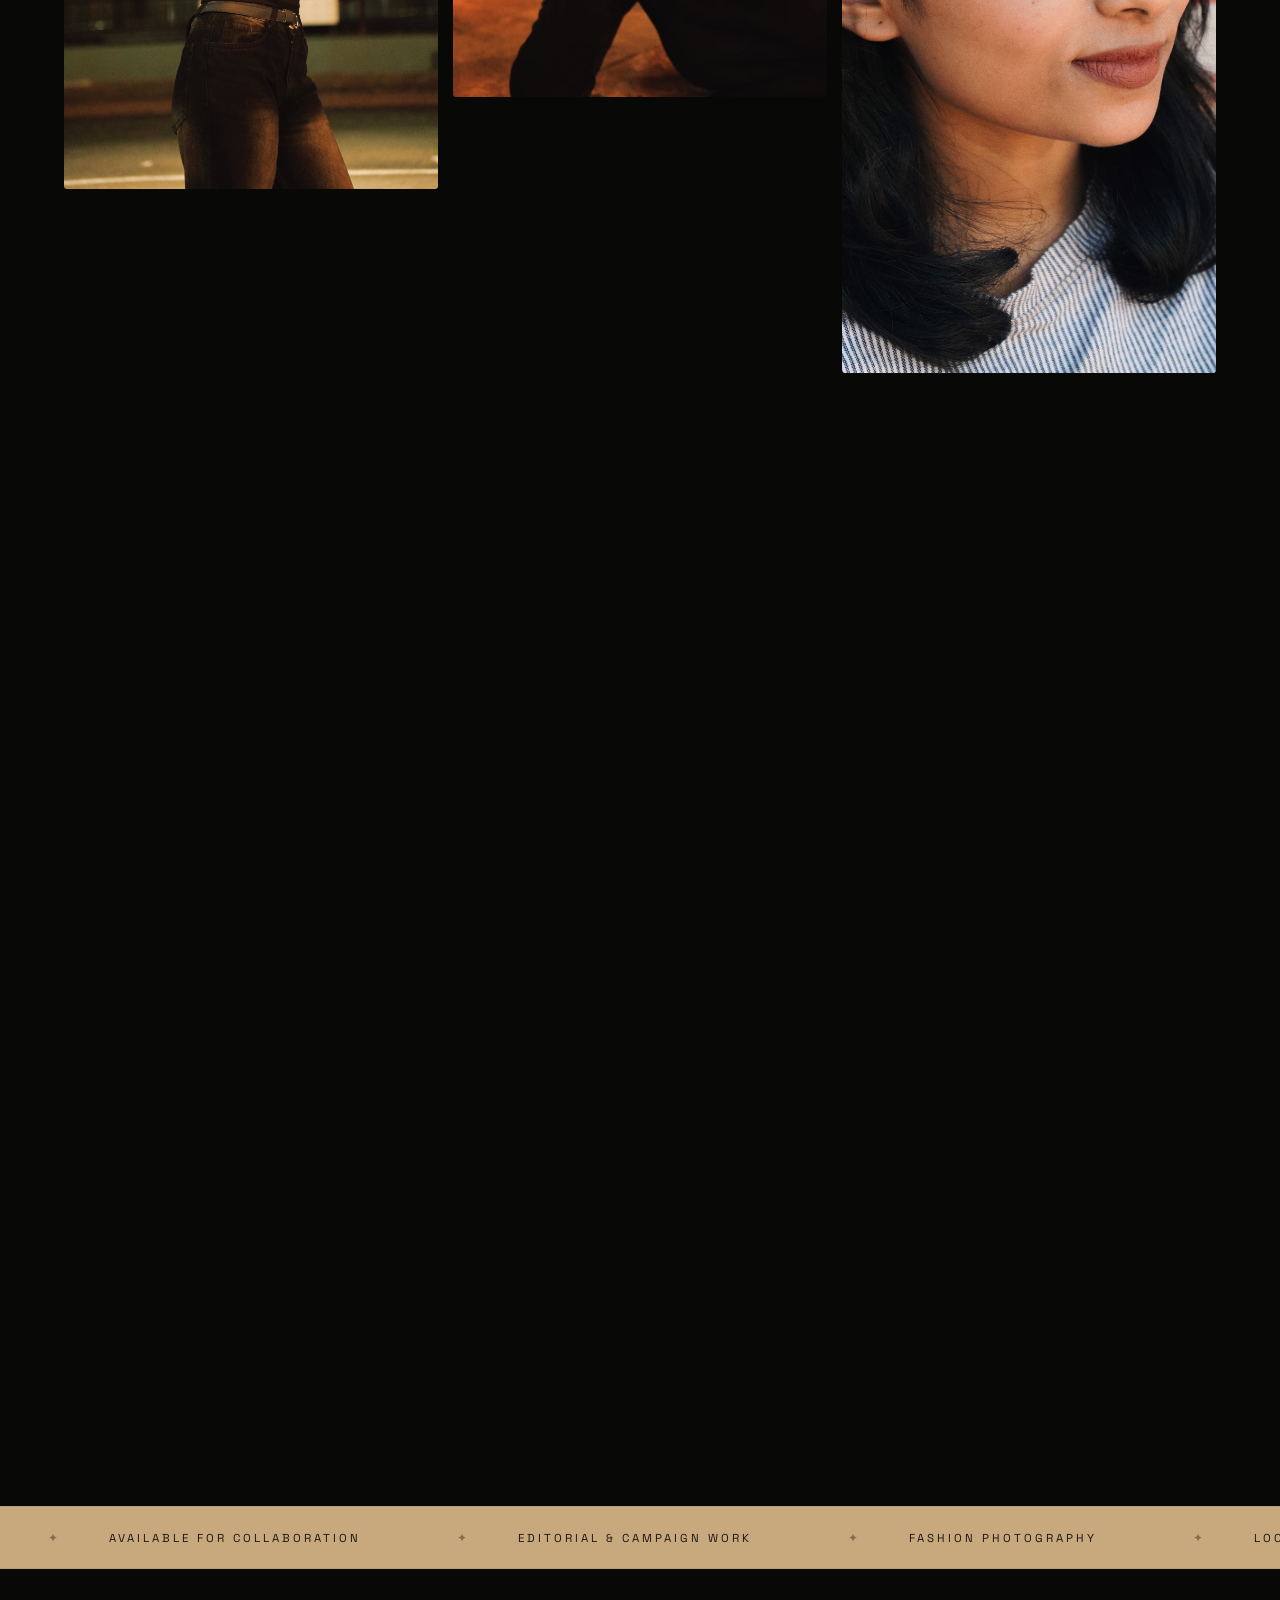
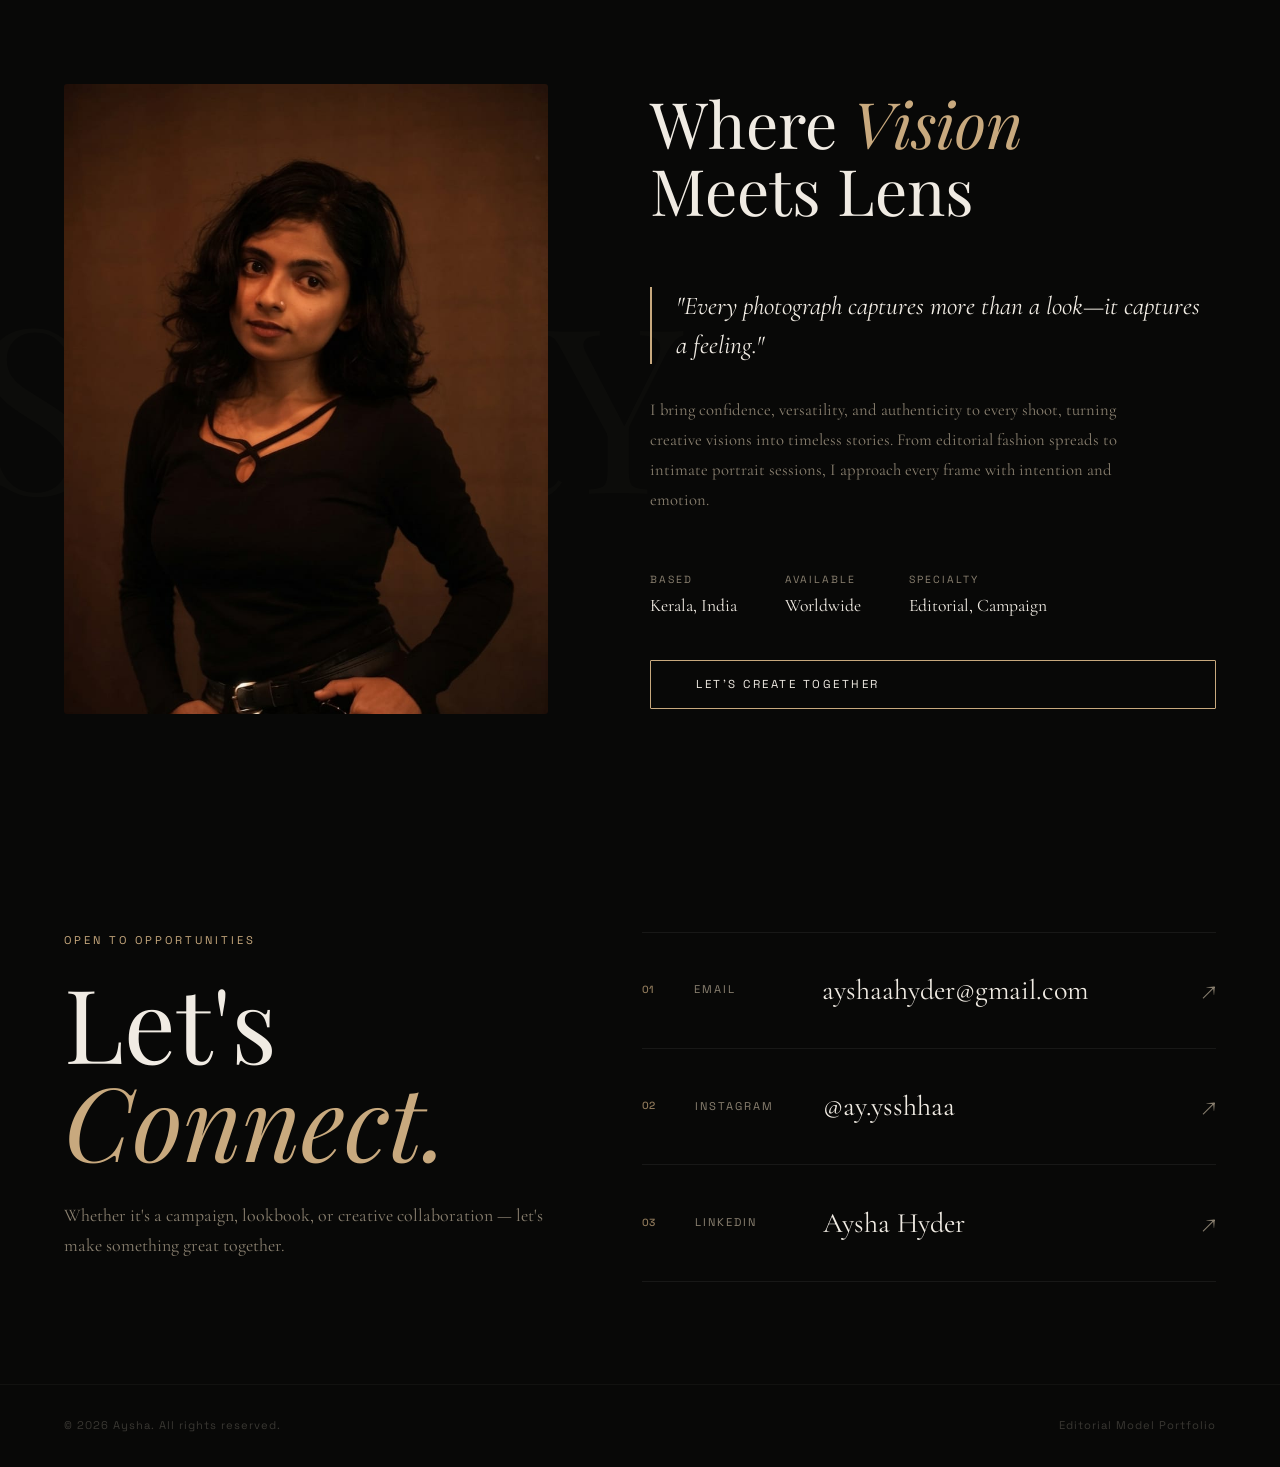
==== commit a5ba089a: "fix: conatct section updated" ====
--- a/index.html
+++ b/index.html
@@ -233,37 +233,38 @@
         </div>
     </section>
 
-    <!-- ── Contact Section ───────────────────────────────────── -->
     <section id="contact" class="contact-2026">
-        <div class="reveal contact-header-block">
-            <p class="contact-eyebrow">Open to Opportunities</p>
-            <h2 class="giant-heading">Let's <i>Connect.</i></h2>
-            <p class="contact-tagline">Whether it's a campaign, lookbook, or creative collaboration — let's make
-                something great together.</p>
-        </div>
-        <div class="contact-cards reveal">
-            <div class="contact-card">
-                <span class="contact-card-icon">✦</span>
-                <p class="contact-card-label">Email</p>
-                <a href="mailto:ayshaahyder@gmail.com" class="contact-card-link" id="emailLink">
-                    ayshaahyder@gmail.com
-                </a>
-            </div>
-            <div class="contact-card">
-                <span class="contact-card-icon">◈</span>
-                <p class="contact-card-label">Instagram</p>
-                <a href="https://www.instagram.com/ay.ysshhaa?igsh=cXRuY2tuN21nN2Zi" class="contact-card-link"
-                    id="instagramLink" target="_blank" rel="noopener noreferrer">
-                    @ay.ysshhaa ↗
-                </a>
-            </div>
-            <div class="contact-card">
-                <span class="contact-card-icon">◉</span>
-                <p class="contact-card-label">LinkedIn</p>
-                <a href="https://www.linkedin.com/in/aysha-hyder-53ba15283" class="contact-card-link" id="linkedinLink"
-                    target="_blank" rel="noopener noreferrer">
-                    Aysha Hyder ↗
-                </a>
+        <div class="contact-wrapper">
+            <div class="reveal contact-left">
+                <p class="contact-eyebrow">Open to Opportunities</p>
+                <h2 class="giant-heading">Let's <i>Connect.</i></h2>
+                <p class="contact-tagline">Whether it's a campaign, lookbook, or creative collaboration — let's make something great together.</p>
+            </div>
+            
+            <div class="contact-right reveal">
+                <div class="contact-row" tabindex="0" role="link" onclick="window.location.href='mailto:ayshaahyder@gmail.com'">
+                    <span class="contact-num">01</span>
+                    <span class="contact-label">Email</span>
+                    <a href="mailto:ayshaahyder@gmail.com" class="contact-link" id="emailLink">
+                        ayshaahyder@gmail.com <i class="contact-arrow">↗</i>
+                    </a>
+                </div>
+                
+                <div class="contact-row" tabindex="0" role="link" onclick="window.open('https://www.instagram.com/ay.ysshhaa?igsh=cXRuY2tuN21nN2Zi', '_blank')">
+                    <span class="contact-num">02</span>
+                    <span class="contact-label">Instagram</span>
+                    <a href="https://www.instagram.com/ay.ysshhaa?igsh=cXRuY2tuN21nN2Zi" class="contact-link" id="instagramLink" target="_blank" rel="noopener noreferrer">
+                        @ay.ysshhaa <i class="contact-arrow">↗</i>
+                    </a>
+                </div>
+                
+                <div class="contact-row" tabindex="0" role="link" onclick="window.open('https://www.linkedin.com/in/aysha-hyder-53ba15283', '_blank')">
+                    <span class="contact-num">03</span>
+                    <span class="contact-label">LinkedIn</span>
+                    <a href="https://www.linkedin.com/in/aysha-hyder-53ba15283" class="contact-link" id="linkedinLink" target="_blank" rel="noopener noreferrer">
+                        Aysha Hyder <i class="contact-arrow">↗</i>
+                    </a>
+                </div>
             </div>
         </div>
     </section>
--- a/style.css
+++ b/style.css
@@ -736,11 +736,23 @@
 
 /* ── Contact Section ─────────────────────────────────────── */
 .contact-2026 {
-    padding: 9vw 5vw 6vw;
+    padding: 8vw 5vw 8vw;
     position: relative;
     overflow: hidden;
 }
 
+.contact-wrapper {
+    display: grid;
+    grid-template-columns: 1.15fr 1.35fr;
+    gap: 7vw;
+    align-items: flex-start;
+}
+
+.contact-left {
+    display: flex;
+    flex-direction: column;
+}
+
 .contact-eyebrow {
     font-family: var(--font-ui);
     font-size: 0.7rem;
@@ -750,15 +762,10 @@
     margin-bottom: 1.5rem;
 }
 
-.contact-header-block {
-    max-width: 900px;
-    margin-bottom: 5rem;
-}
-
 .contact-2026 .giant-heading {
     font-family: var(--font-display);
-    font-size: clamp(5rem, 11vw, 13rem);
-    line-height: 0.92;
+    font-size: clamp(3.8rem, 8vw, 9rem);
+    line-height: 0.95;
     margin-bottom: 2rem;
 }
 
@@ -769,89 +776,90 @@
 
 .contact-tagline {
     font-family: var(--font-body);
-    font-size: clamp(1rem, 1.3vw, 1.25rem);
-    color: var(--text-dim);
-    max-width: 520px;
+    font-size: clamp(1.05rem, 1.4vw, 1.35rem);
+    color: var(--text-dim);
+    max-width: 480px;
     line-height: 1.7;
 }
 
-/* ── Contact Cards ───────────────────────────────────────── */
-.contact-cards {
-    display: grid;
-    grid-template-columns: repeat(3, 1fr);
-    gap: 1.5rem;
-}
-
-.contact-card {
-    border: 1px solid rgba(240, 235, 227, 0.08);
-    border-radius: 2px;
-    padding: 2.5rem 2rem;
+/* ── Contact Row List ────────────────────────────────────── */
+.contact-right {
     display: flex;
     flex-direction: column;
-    gap: 0.75rem;
-    background: rgba(240, 235, 227, 0.02);
-    transition: border-color 0.4s var(--ease-out), background 0.4s var(--ease-out), transform 0.3s var(--ease-out);
-}
-
-.contact-card:hover {
-    border-color: rgba(240, 235, 227, 0.18);
-    background: rgba(240, 235, 227, 0.04);
-    transform: translateY(-4px);
-}
-
-.contact-card-icon {
-    font-size: 1.2rem;
-    color: var(--accent);
-    opacity: 0.75;
-    line-height: 1;
-    margin-bottom: 0.5rem;
-}
-
-.contact-card-label {
-    font-family: var(--font-ui);
-    font-size: 0.62rem;
-    letter-spacing: 2.5px;
-    text-transform: uppercase;
-    color: var(--text-dim);
-}
-
-.contact-card-link {
+    width: 100%;
+}
+
+.contact-row {
+    display: flex;
+    align-items: center;
+    padding: 2.2rem 0;
+    border-bottom: 1px solid rgba(240, 235, 227, 0.07);
+    transition: padding-left 0.4s var(--ease-out), border-color 0.4s var(--ease-out);
+    cursor: pointer;
+    text-decoration: none;
+    outline: none;
+}
+
+.contact-row:first-child {
+    border-top: 1px solid rgba(240, 235, 227, 0.07);
+}
+
+.contact-row:hover,
+.contact-row:focus-within {
+    padding-left: 1.5rem;
+    border-color: var(--accent);
+}
+
+.contact-num {
+    font-family: var(--font-ui);
+    font-size: 0.65rem;
+    color: var(--accent);
+    margin-right: 2.5rem;
+    opacity: 0.7;
+    font-weight: 500;
+}
+
+.contact-label {
+    font-family: var(--font-ui);
+    font-size: 0.7rem;
+    letter-spacing: 2px;
+    text-transform: uppercase;
+    color: var(--text-dim);
+    width: 8rem;
+    transition: color 0.3s;
+}
+
+.contact-row:hover .contact-label {
+    color: var(--text);
+}
+
+.contact-link {
     font-family: var(--font-body);
-    font-size: clamp(0.95rem, 1.2vw, 1.15rem);
+    font-size: clamp(1.25rem, 2.2vw, 2.1rem);
     color: var(--text);
-    position: relative;
+    text-decoration: none;
+    flex-grow: 1;
+    display: flex;
+    justify-content: space-between;
+    align-items: center;
+    transition: color 0.3s;
+}
+
+.contact-row:hover .contact-link {
+    color: var(--accent);
+}
+
+.contact-arrow {
+    font-style: normal;
     display: inline-block;
-    transition: color 0.3s;
-    margin-top: auto;
-}
-
-.contact-card-link::after {
-    content: '';
-    position: absolute;
-    bottom: -2px;
-    left: 0;
-    width: 0;
-    height: 1px;
-    background: var(--accent);
-    transition: width 0.4s var(--ease-out);
-}
-
-.contact-card-link:hover {
-    color: var(--accent);
-}
-
-.contact-card-link:hover::after {
-    width: 100%;
-}
-
-@media (max-width: 768px) {
-    .contact-cards {
-        grid-template-columns: 1fr;
-    }
-}
-
-.email-link:hover::after {
-    width: 100%;
+    transition: transform 0.4s var(--ease-out);
+    color: var(--text-dim);
+    margin-left: 1rem;
+}
+
+.contact-row:hover .contact-arrow {
+    transform: translate(6px, -6px);
+    color: var(--accent);
 }
 
 /* ── Footer ──────────────────────────────────────────────── */
@@ -1199,9 +1207,22 @@
         font-size: 0.55rem;
     }
 
-    .contact-grid {
+    .contact-wrapper {
         grid-template-columns: 1fr;
-        gap: 3rem;
+        gap: 3.5rem;
+    }
+    .contact-row {
+        padding: 1.6rem 0;
+    }
+    .contact-num {
+        margin-right: 1.5rem;
+    }
+    .contact-label {
+        width: 5.5rem;
+        font-size: 0.65rem;
+    }
+    .contact-link {
+        font-size: clamp(1.1rem, 4vw, 1.4rem);
     }
 
     .masonry-gallery {
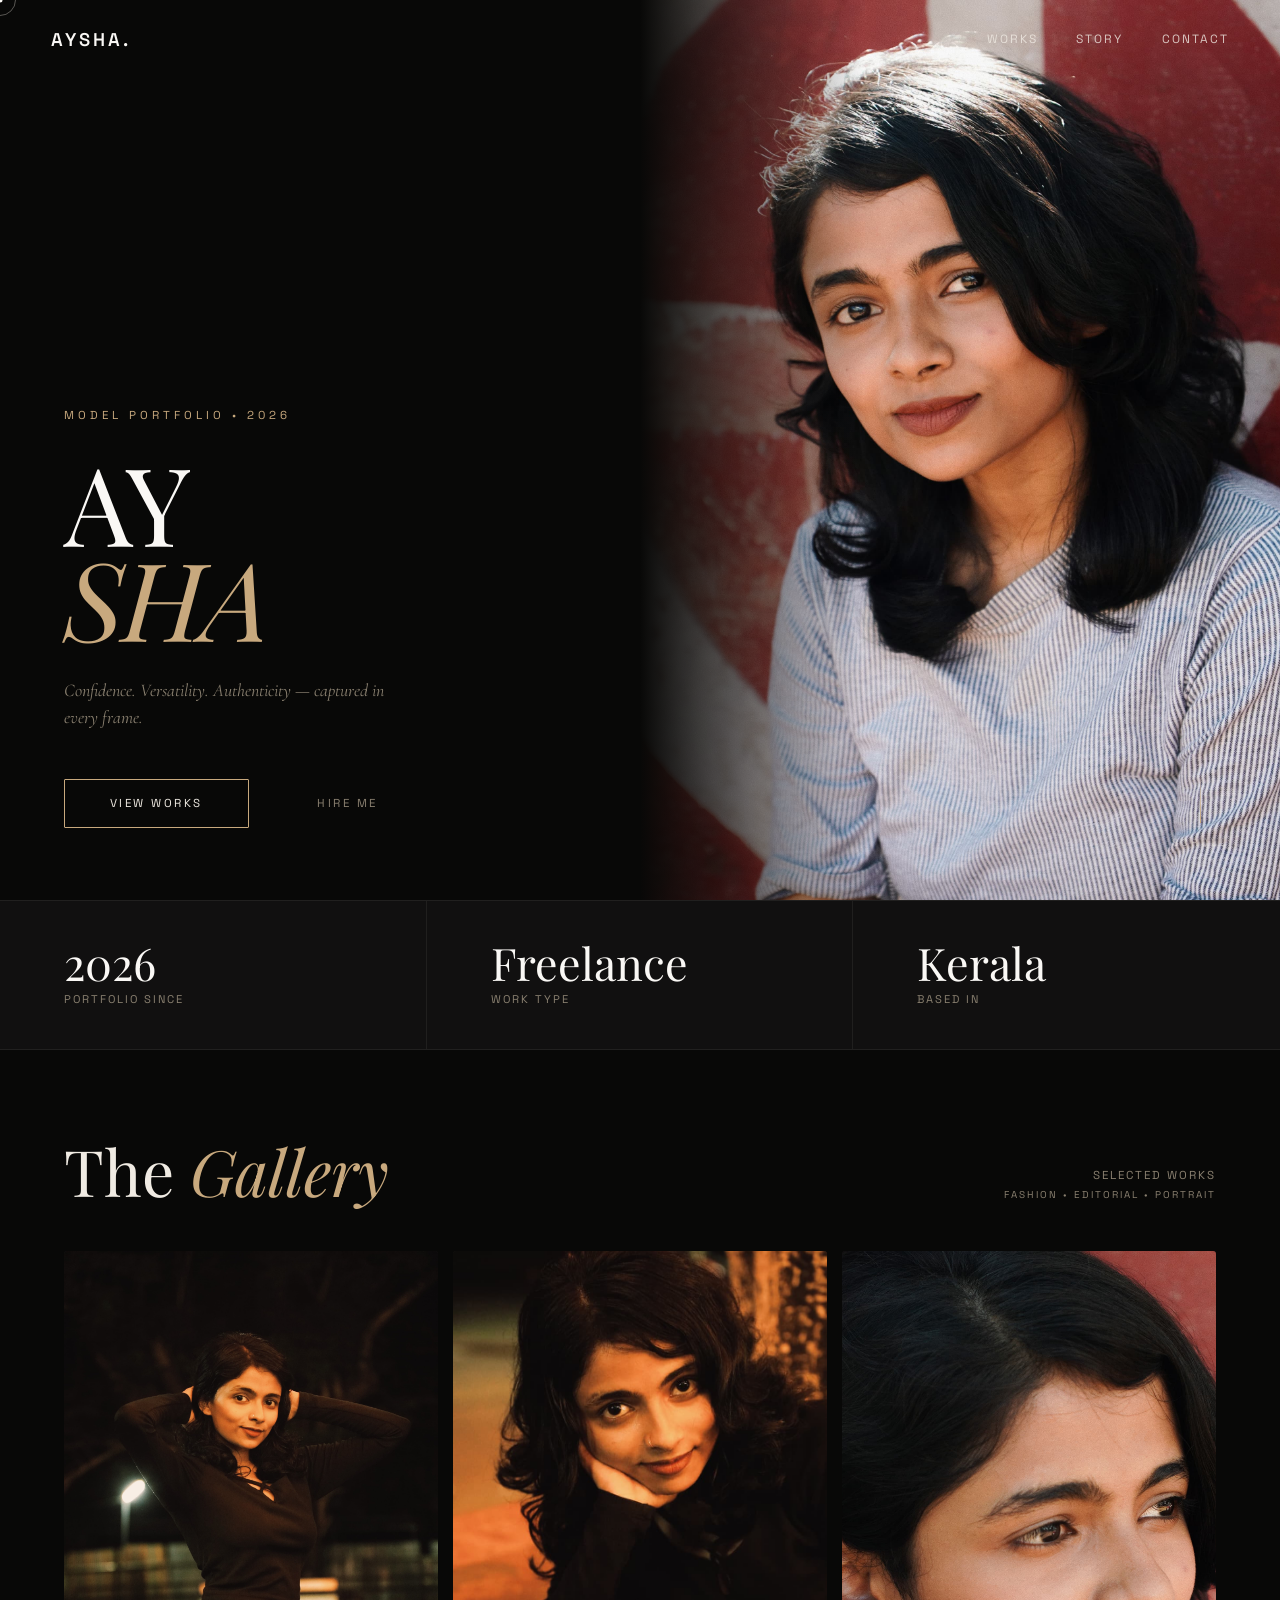
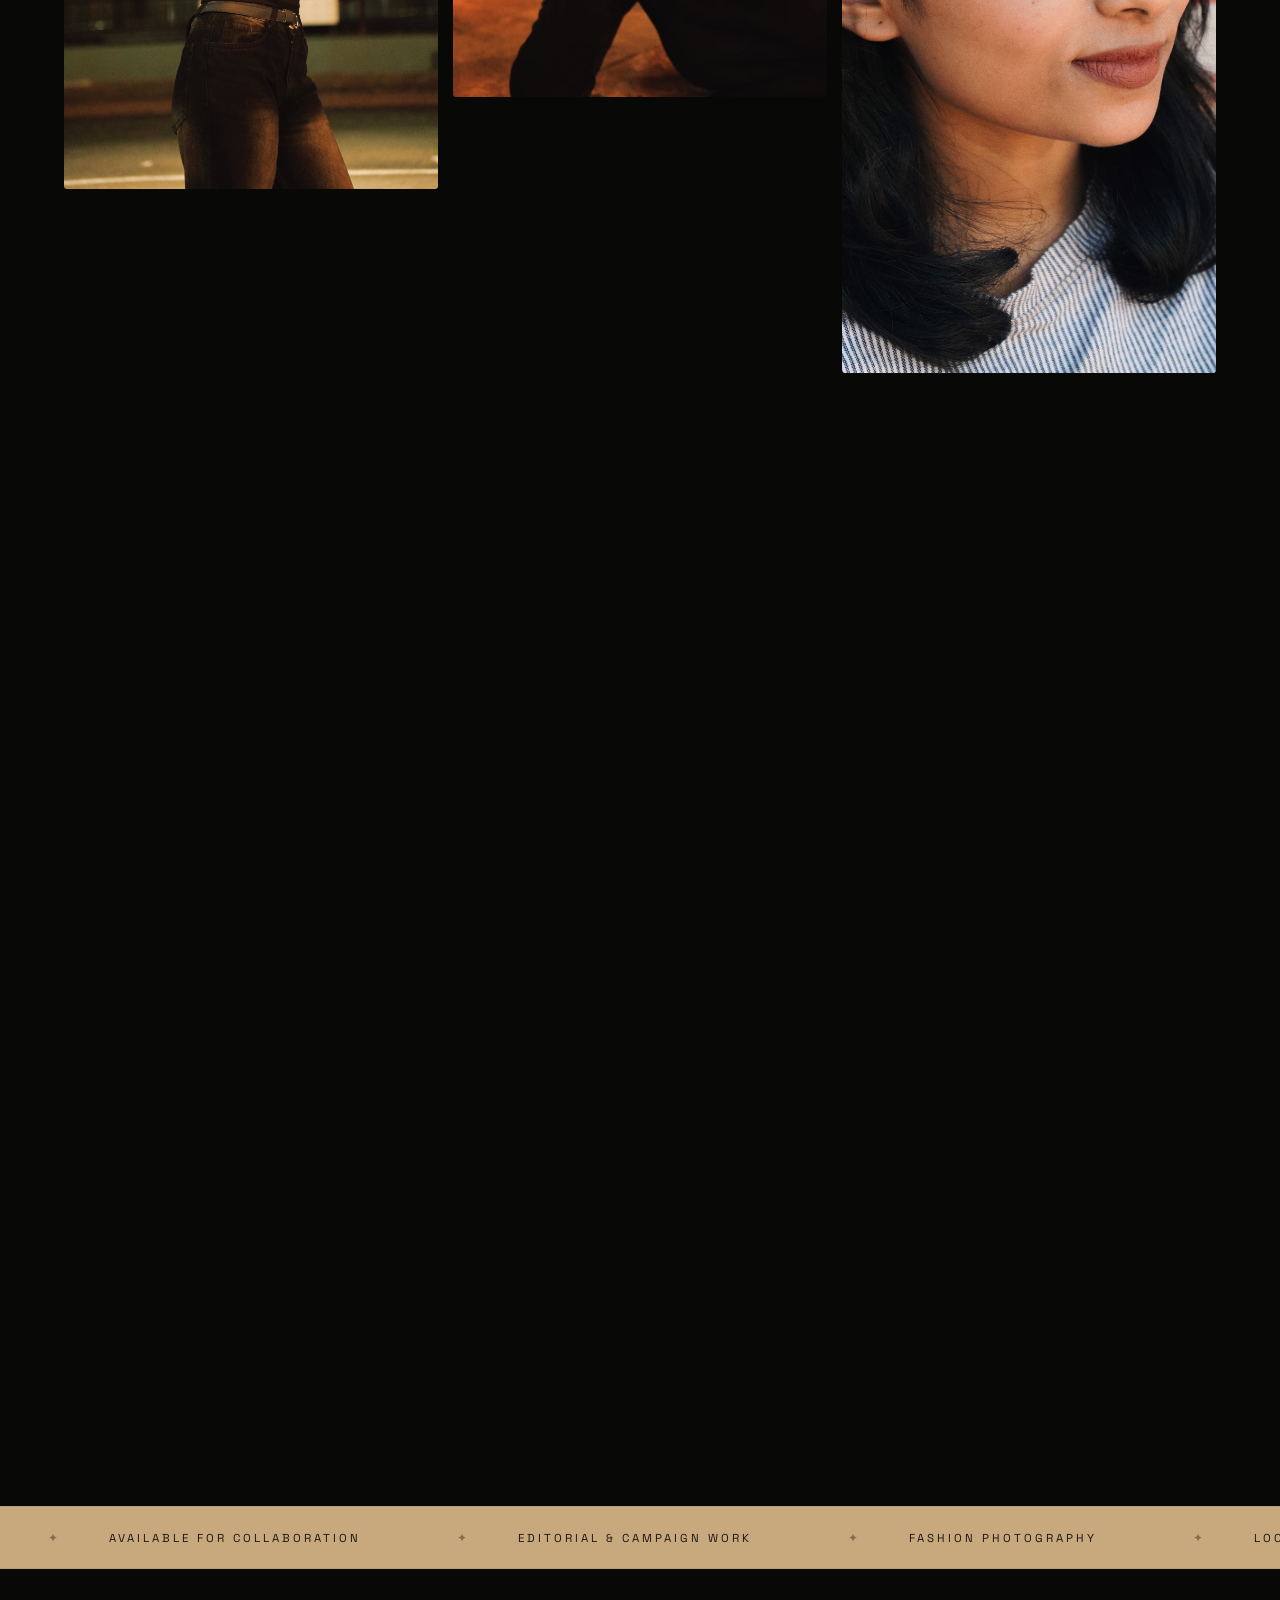
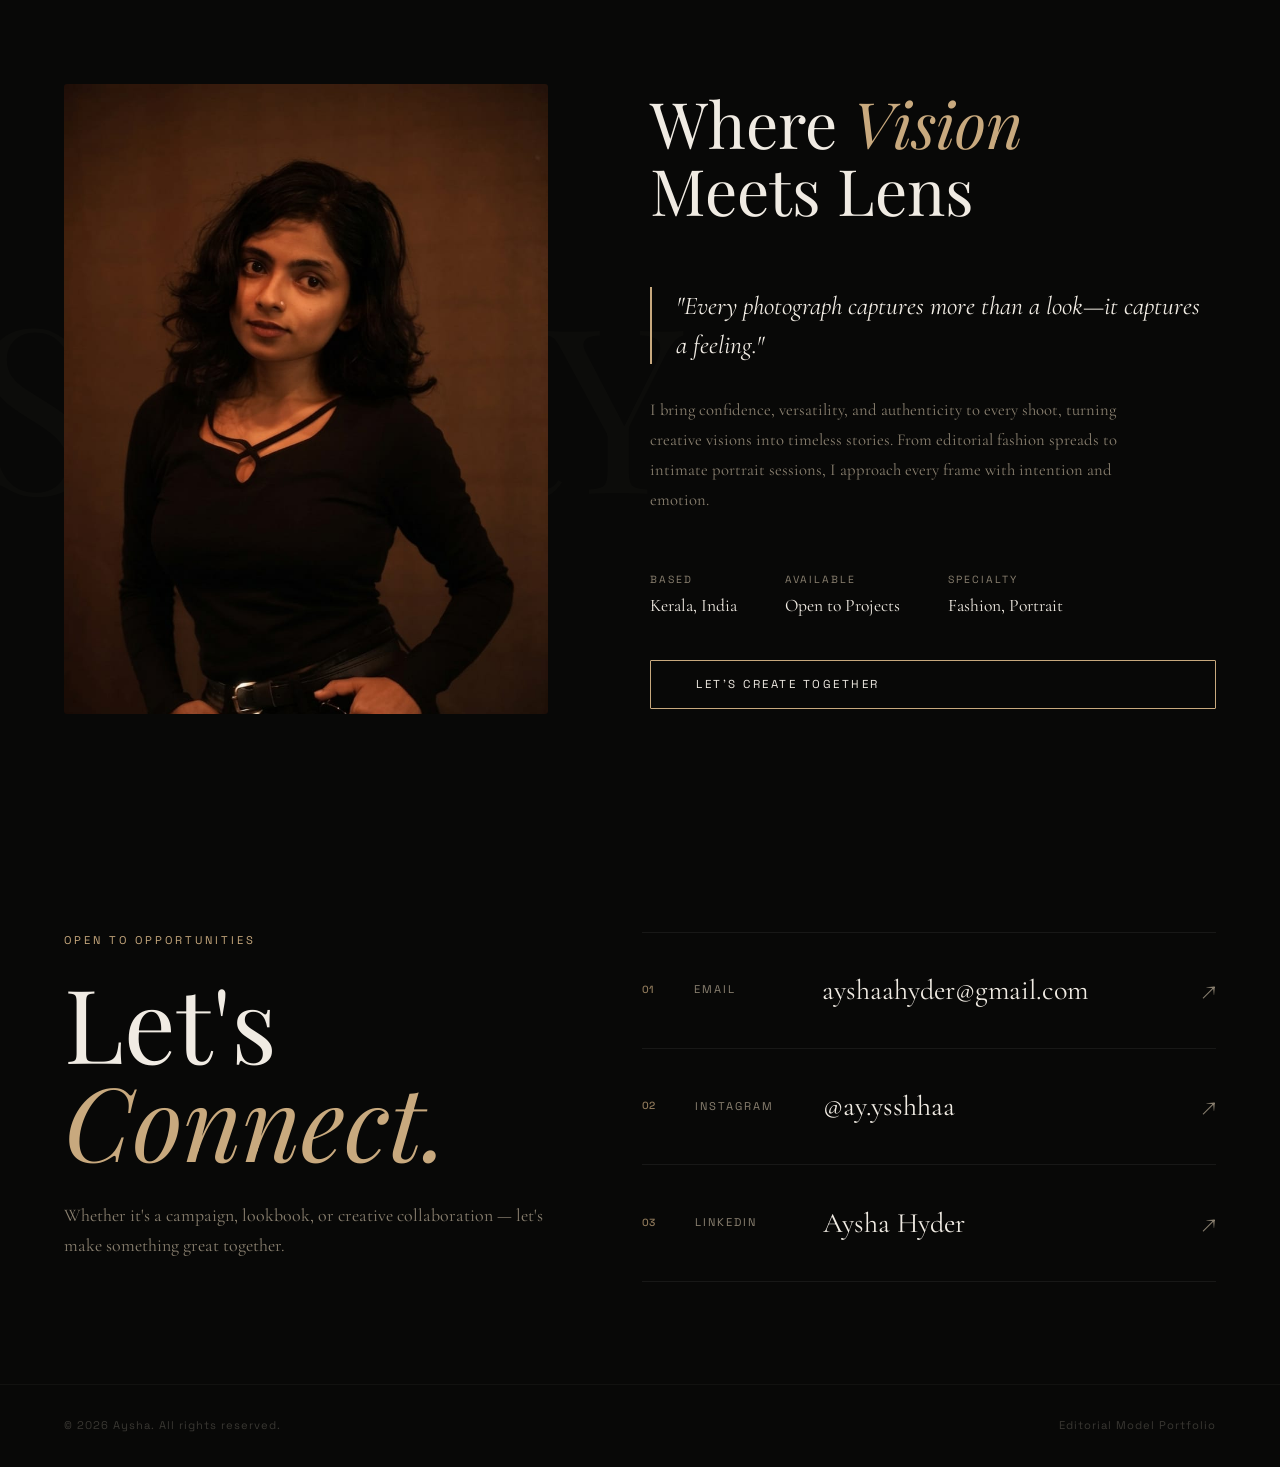
==== commit 711ffb27: "fix:  favicon,about section updated" ====
--- a/index.html
+++ b/index.html
@@ -4,10 +4,11 @@
 <head>
     <meta charset="UTF-8">
     <meta name="viewport" content="width=device-width, initial-scale=1.0">
-    <title>Aysha — Model Portfolio</title>
+    <title>Aysha — Editorial &amp; Fashion Model Portfolio</title>
     <meta name="description"
         content="Official portfolio of Aysha — editorial model based in Kerala, India. Cinematic fashion photography for lookbooks, campaigns, and creative collaborations.">
     <meta name="keywords" content="Aysha, model portfolio, editorial model, fashion photography, Kerala model">
+    <link rel="icon" type="image/svg+xml" href="data:image/svg+xml,%3Csvg xmlns='http://www.w3.org/2000/svg' viewBox='0 0 100 100'%3E%3Ctext y='.9em' font-size='90' font-family='serif' fill='%23C8A97E'%3EA%3C/text%3E%3C/svg%3E">
 
     <link rel="preconnect" href="https://fonts.googleapis.com">
     <link rel="preconnect" href="https://fonts.gstatic.com" crossorigin>
@@ -221,11 +222,11 @@
                     </div>
                     <div class="about-spec">
                         <span class="about-spec-key">Available</span>
-                        <span class="about-spec-val">Worldwide</span>
+                        <span class="about-spec-val">Open to Projects</span>
                     </div>
                     <div class="about-spec">
                         <span class="about-spec-key">Specialty</span>
-                        <span class="about-spec-val">Editorial, Campaign</span>
+                        <span class="about-spec-val">Fashion, Portrait</span>
                     </div>
                 </div>
                 <a href="#contact" class="btn-modern" id="aboutCta">Let's Create Together</a>
@@ -296,6 +297,16 @@
             }
         });
 
+        // Toggle hover class for robust browser compatibility
+        const updateHoverState = () => {
+            const hoverables = document.querySelectorAll('a, button, [role="button"], .contact-row, .bento-item');
+            hoverables.forEach(el => {
+                el.addEventListener('mouseenter', () => cursorOutline.classList.add('hovering'));
+                el.addEventListener('mouseleave', () => cursorOutline.classList.remove('hovering'));
+            });
+        };
+        updateHoverState();
+
         // ── Nav Scroll Behaviour ──────────────────────────────
         const nav = document.getElementById('mainNav');
         window.addEventListener('scroll', () => {
--- a/style.css
+++ b/style.css
@@ -89,9 +89,12 @@
 }
 
 body:has(a:hover) .cursor-outline,
-body:has(button:hover) .cursor-outline {
+body:has(button:hover) .cursor-outline,
+body:has([role="button"]:hover) .cursor-outline,
+body:has(.contact-row:hover) .cursor-outline,
+.cursor-outline.hovering {
     width: 52px; height: 52px;
-    background: rgba(196, 154, 138, 0.08);
+    background: rgba(200, 169, 126, 0.08);
     border-color: var(--accent);
 }
 
@@ -920,6 +923,7 @@
     border: none;
     transition: color 0.3s;
     padding: 0.5rem;
+    z-index: 10;
 }
 
 .lightbox-close:hover {
@@ -941,6 +945,7 @@
     display: flex;
     align-items: center;
     justify-content: center;
+    z-index: 10;
 }
 
 .lightbox-nav:hover {
@@ -1008,7 +1013,7 @@
 .filter-btn.active {
     border-color: var(--accent);
     color: var(--accent);
-    background: rgba(196, 154, 138, 0.06);
+    background: rgba(200, 169, 126, 0.06);
 }
 
 /* Masonry Gallery */
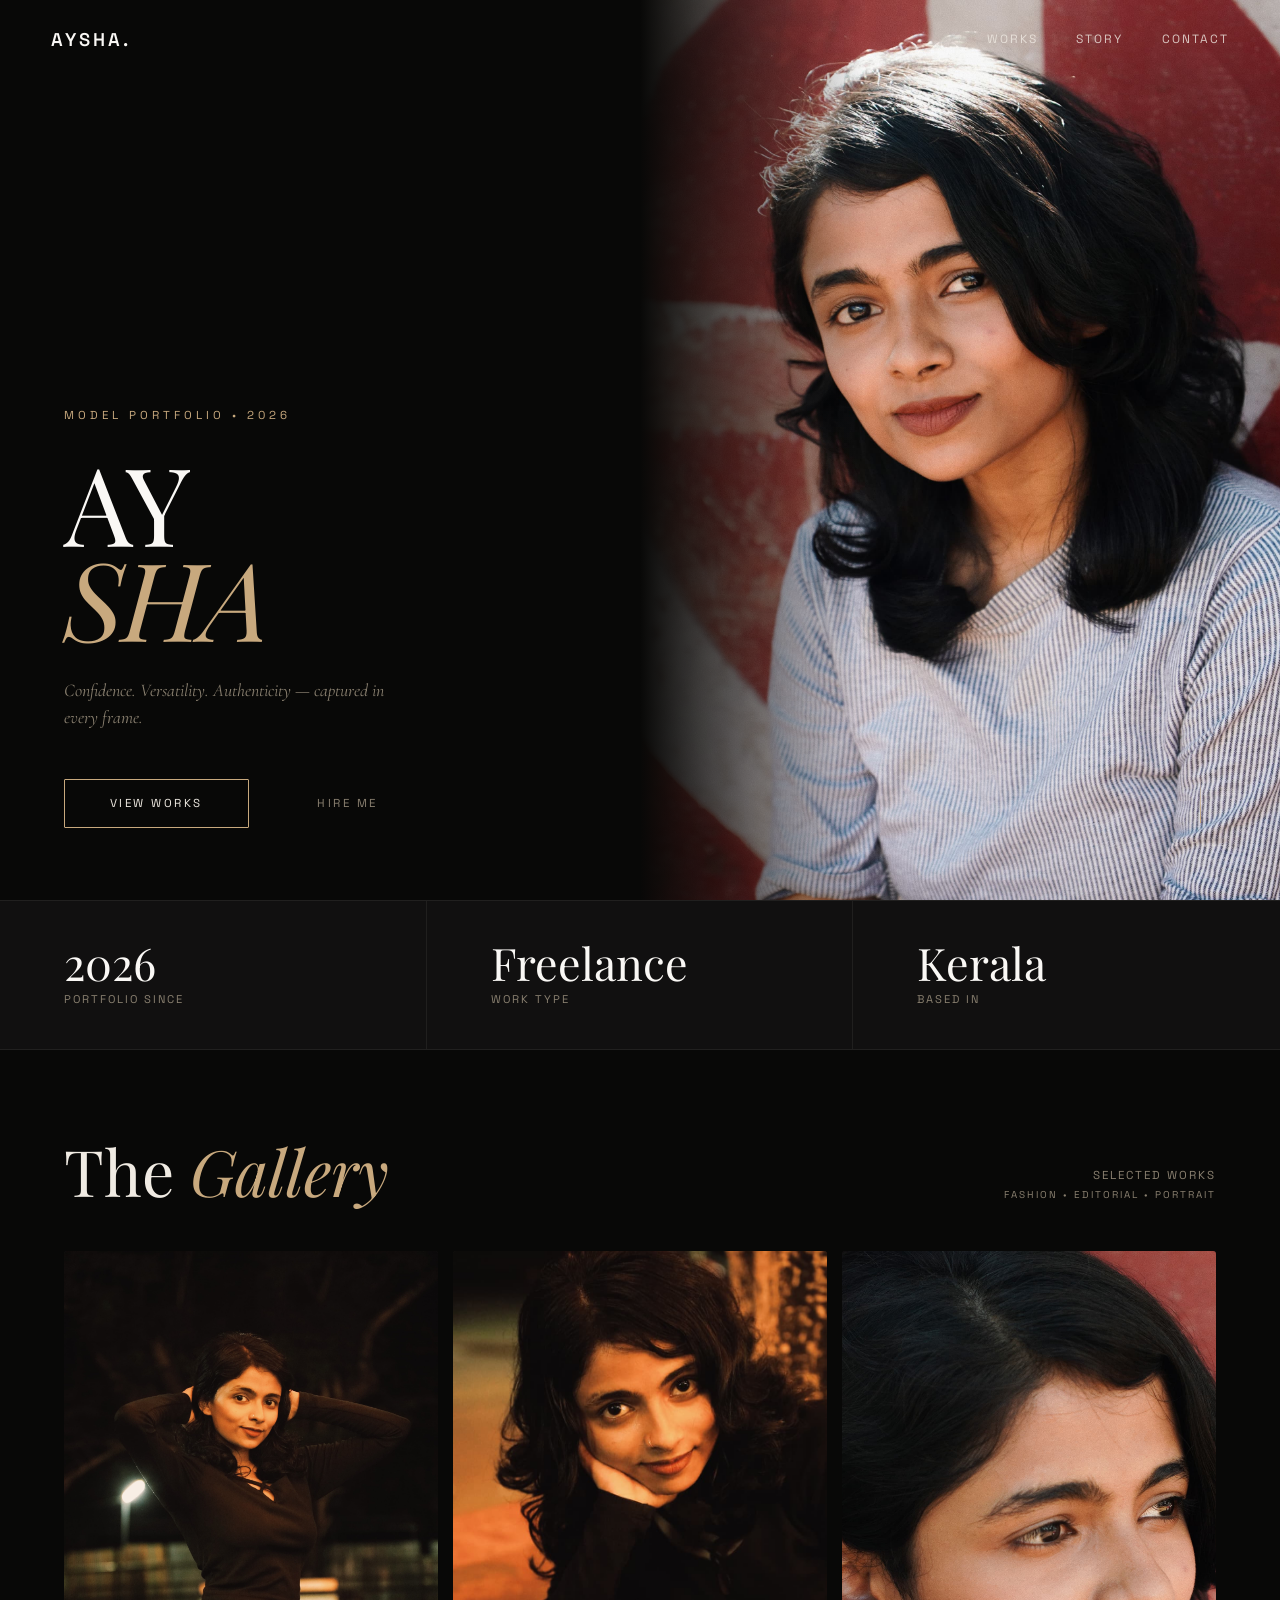
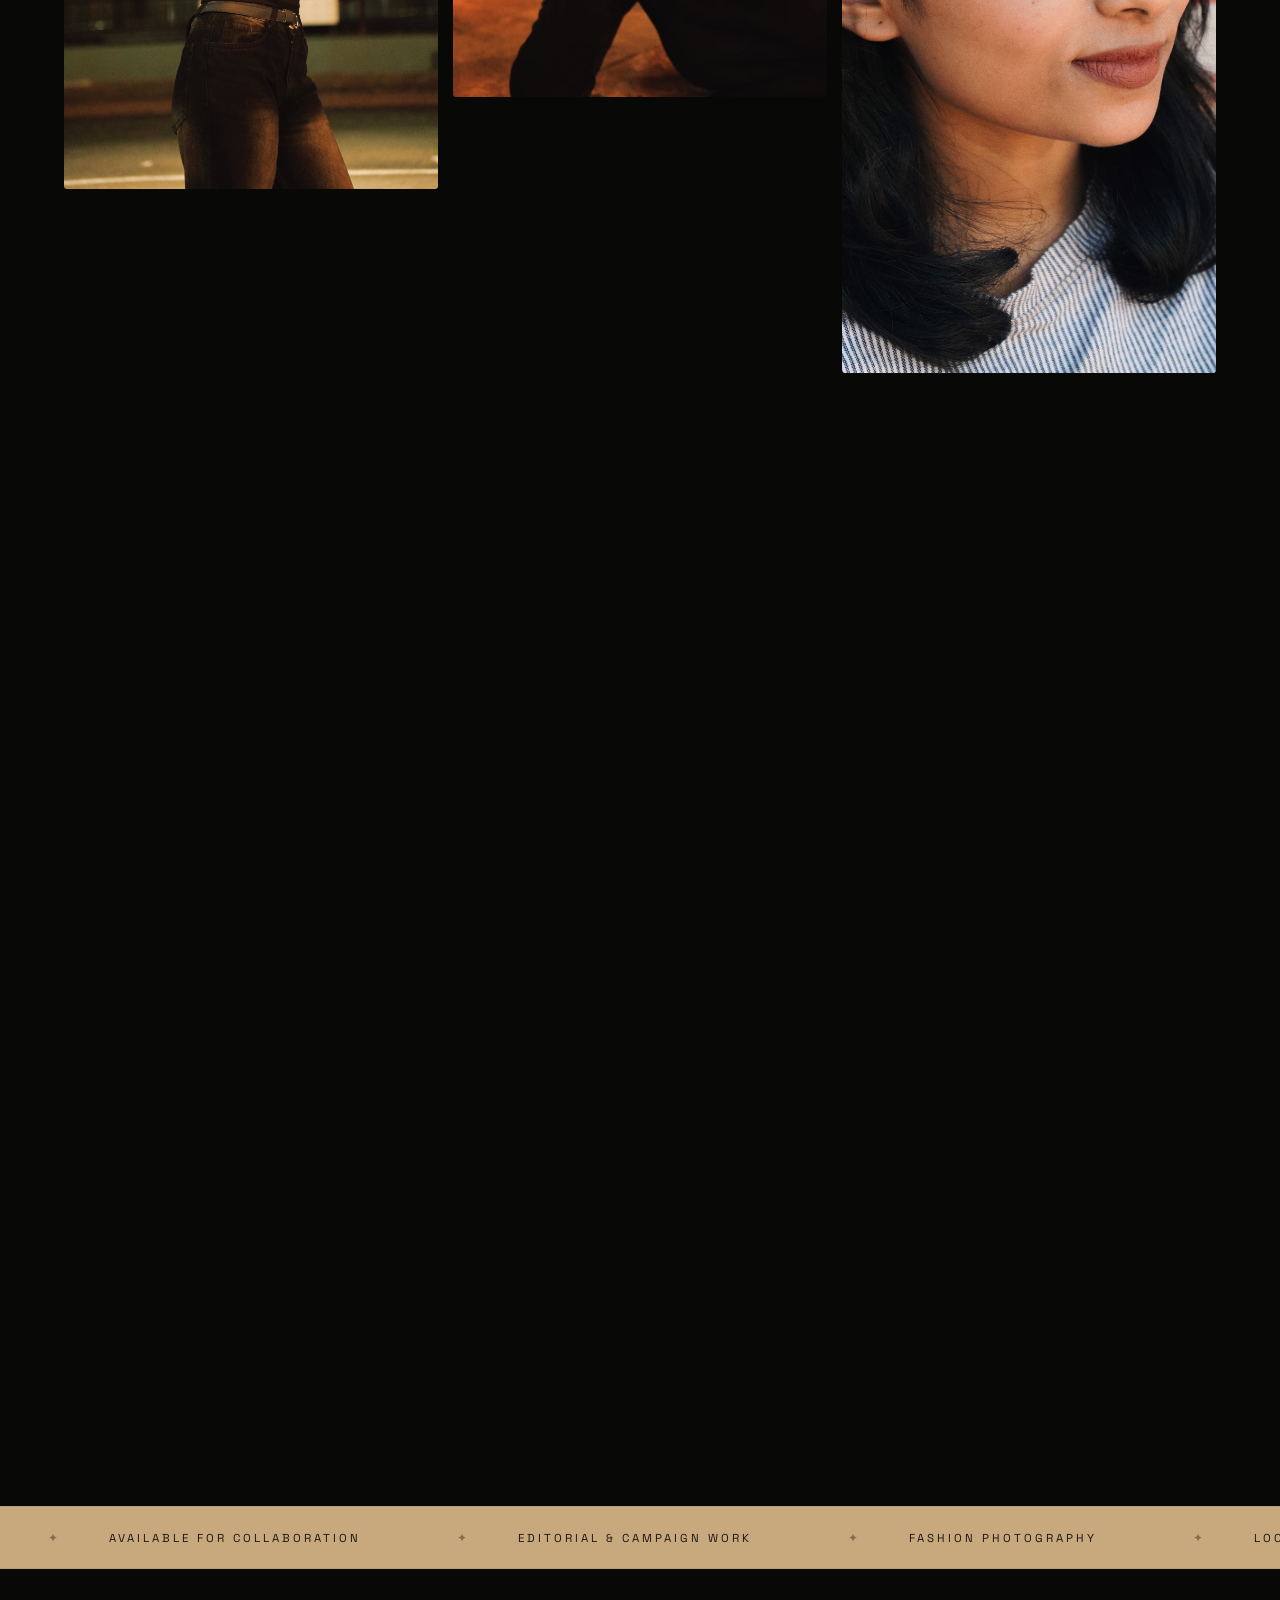
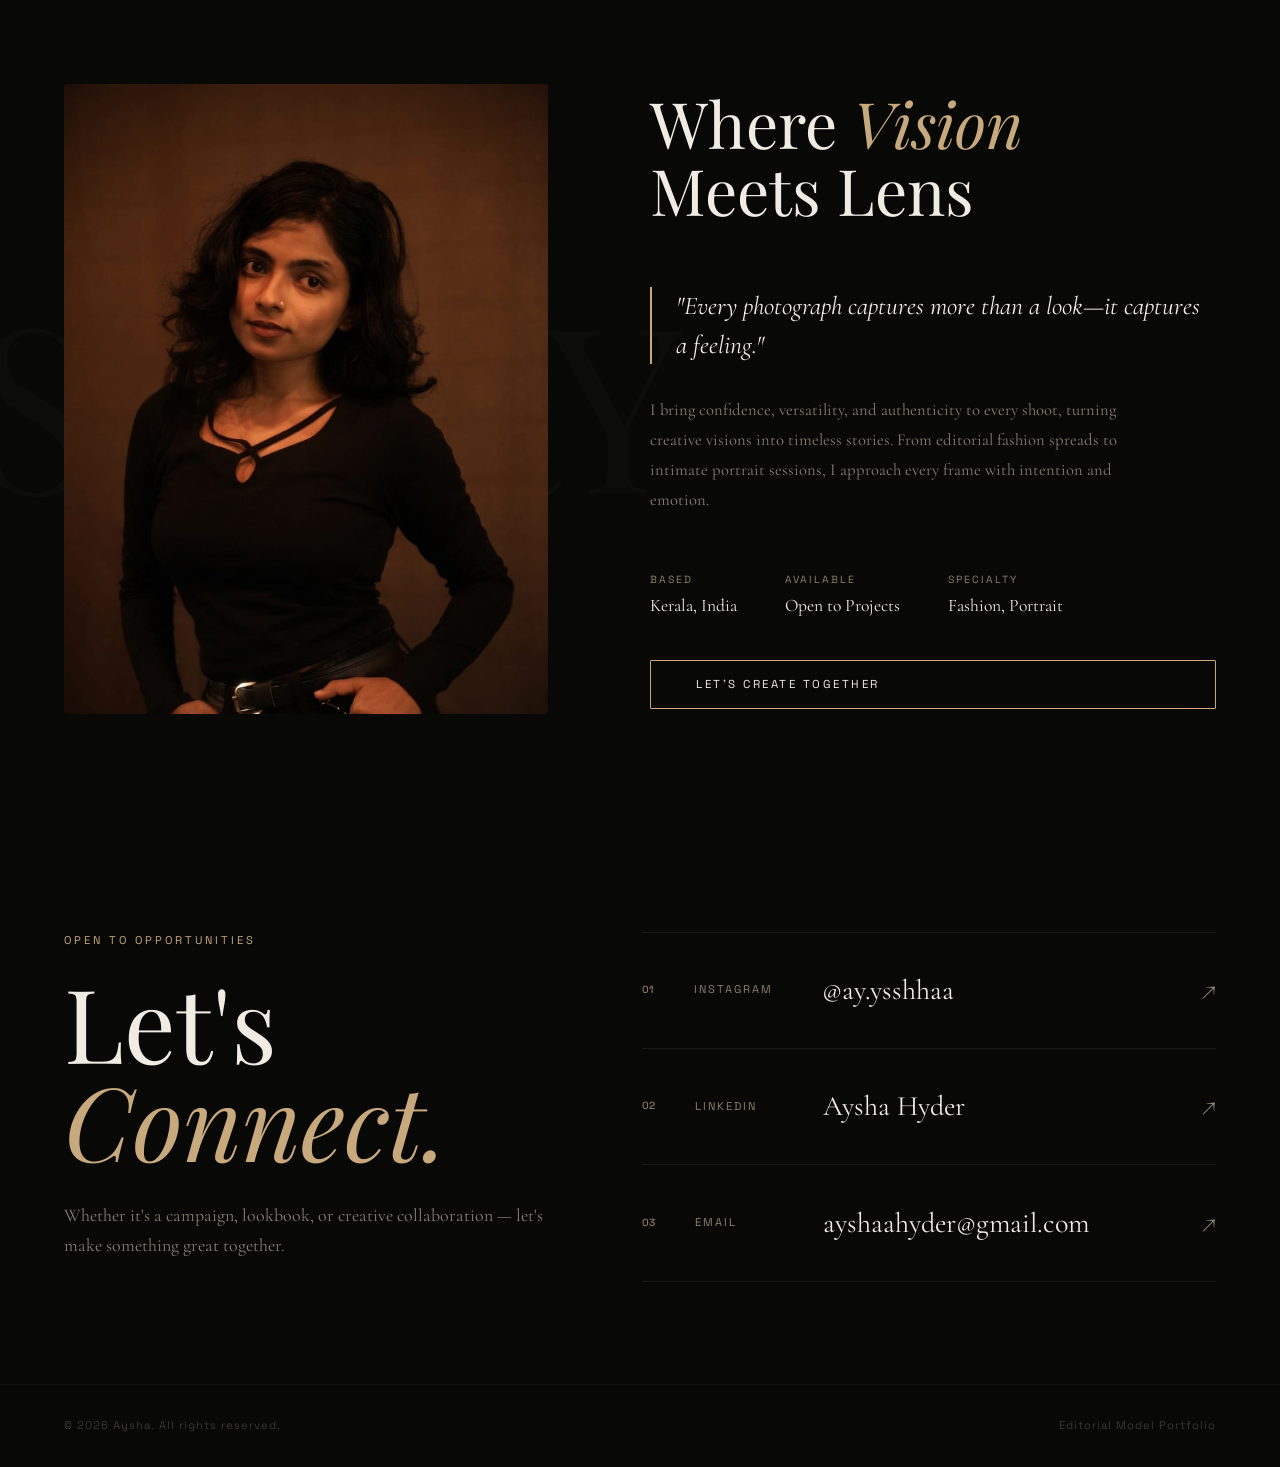
==== commit a8e28308: "fix: cursor removed,contact format updated" ====
--- a/index.html
+++ b/index.html
@@ -8,7 +8,8 @@
     <meta name="description"
         content="Official portfolio of Aysha — editorial model based in Kerala, India. Cinematic fashion photography for lookbooks, campaigns, and creative collaborations.">
     <meta name="keywords" content="Aysha, model portfolio, editorial model, fashion photography, Kerala model">
-    <link rel="icon" type="image/svg+xml" href="data:image/svg+xml,%3Csvg xmlns='http://www.w3.org/2000/svg' viewBox='0 0 100 100'%3E%3Ctext y='.9em' font-size='90' font-family='serif' fill='%23C8A97E'%3EA%3C/text%3E%3C/svg%3E">
+    <link rel="icon" type="image/svg+xml"
+        href="data:image/svg+xml,%3Csvg xmlns='http://www.w3.org/2000/svg' viewBox='0 0 100 100'%3E%3Ctext y='.9em' font-size='90' font-family='serif' fill='%23C8A97E'%3EA%3C/text%3E%3C/svg%3E">
 
     <link rel="preconnect" href="https://fonts.googleapis.com">
     <link rel="preconnect" href="https://fonts.gstatic.com" crossorigin>
@@ -19,10 +20,6 @@
 </head>
 
 <body>
-
-    <!-- Custom Cursor -->
-    <div class="cursor-dot" id="cursorDot"></div>
-    <div class="cursor-outline" id="cursorOutline"></div>
 
     <!-- Lightbox -->
     <div class="lightbox" id="lightbox" role="dialog" aria-modal="true" aria-label="Image viewer">
@@ -239,33 +236,39 @@
             <div class="reveal contact-left">
                 <p class="contact-eyebrow">Open to Opportunities</p>
                 <h2 class="giant-heading">Let's <i>Connect.</i></h2>
-                <p class="contact-tagline">Whether it's a campaign, lookbook, or creative collaboration — let's make something great together.</p>
-            </div>
-            
+                <p class="contact-tagline">Whether it's a campaign, lookbook, or creative collaboration — let's make
+                    something great together.</p>
+            </div>
+
             <div class="contact-right reveal">
-                <div class="contact-row" tabindex="0" role="link" onclick="window.location.href='mailto:ayshaahyder@gmail.com'">
+                <div class="contact-row" tabindex="0" role="link"
+                    onclick="window.open('https://www.instagram.com/ay.ysshhaa?igsh=cXRuY2tuN21nN2Zi', '_blank')">
                     <span class="contact-num">01</span>
+                    <span class="contact-label">Instagram</span>
+                    <a href="https://www.instagram.com/ay.ysshhaa?igsh=cXRuY2tuN21nN2Zi" class="contact-link"
+                        id="instagramLink" target="_blank" rel="noopener noreferrer">
+                        @ay.ysshhaa <i class="contact-arrow">↗</i>
+                    </a>
+                </div>
+
+                <div class="contact-row" tabindex="0" role="link"
+                    onclick="window.open('https://www.linkedin.com/in/aysha-hyder-53ba15283', '_blank')">
+                    <span class="contact-num">02</span>
+                    <span class="contact-label">LinkedIn</span>
+                    <a href="https://www.linkedin.com/in/aysha-hyder-53ba15283" class="contact-link" id="linkedinLink"
+                        target="_blank" rel="noopener noreferrer">
+                        Aysha Hyder <i class="contact-arrow">↗</i>
+                    </a>
+                </div>
+
+                <div class="contact-row" tabindex="0" role="link"
+                    onclick="window.location.href='mailto:ayshaahyder@gmail.com'">
+                    <span class="contact-num">03</span>
                     <span class="contact-label">Email</span>
                     <a href="mailto:ayshaahyder@gmail.com" class="contact-link" id="emailLink">
                         ayshaahyder@gmail.com <i class="contact-arrow">↗</i>
                     </a>
                 </div>
-                
-                <div class="contact-row" tabindex="0" role="link" onclick="window.open('https://www.instagram.com/ay.ysshhaa?igsh=cXRuY2tuN21nN2Zi', '_blank')">
-                    <span class="contact-num">02</span>
-                    <span class="contact-label">Instagram</span>
-                    <a href="https://www.instagram.com/ay.ysshhaa?igsh=cXRuY2tuN21nN2Zi" class="contact-link" id="instagramLink" target="_blank" rel="noopener noreferrer">
-                        @ay.ysshhaa <i class="contact-arrow">↗</i>
-                    </a>
-                </div>
-                
-                <div class="contact-row" tabindex="0" role="link" onclick="window.open('https://www.linkedin.com/in/aysha-hyder-53ba15283', '_blank')">
-                    <span class="contact-num">03</span>
-                    <span class="contact-label">LinkedIn</span>
-                    <a href="https://www.linkedin.com/in/aysha-hyder-53ba15283" class="contact-link" id="linkedinLink" target="_blank" rel="noopener noreferrer">
-                        Aysha Hyder <i class="contact-arrow">↗</i>
-                    </a>
-                </div>
             </div>
         </div>
     </section>
@@ -276,36 +279,6 @@
     </footer>
 
     <script>
-        // ── Custom Cursor ─────────────────────────────────────
-        const cursorDot = document.getElementById('cursorDot');
-        const cursorOutline = document.getElementById('cursorOutline');
-        let mouseX = 0, mouseY = 0;
-
-        window.addEventListener('mousemove', (e) => {
-            mouseX = e.clientX;
-            mouseY = e.clientY;
-            cursorDot.style.left = `${mouseX}px`;
-            cursorDot.style.top = `${mouseY}px`;
-            if (cursorOutline.animate) {
-                cursorOutline.animate(
-                    { left: `${mouseX}px`, top: `${mouseY}px` },
-                    { duration: 500, fill: 'forwards' }
-                );
-            } else {
-                cursorOutline.style.left = `${mouseX}px`;
-                cursorOutline.style.top = `${mouseY}px`;
-            }
-        });
-
-        // Toggle hover class for robust browser compatibility
-        const updateHoverState = () => {
-            const hoverables = document.querySelectorAll('a, button, [role="button"], .contact-row, .bento-item');
-            hoverables.forEach(el => {
-                el.addEventListener('mouseenter', () => cursorOutline.classList.add('hovering'));
-                el.addEventListener('mouseleave', () => cursorOutline.classList.remove('hovering'));
-            });
-        };
-        updateHoverState();
 
         // ── Nav Scroll Behaviour ──────────────────────────────
         const nav = document.getElementById('mainNav');
--- a/style.css
+++ b/style.css
@@ -33,7 +33,6 @@
     margin: 0;
     padding: 0;
     box-sizing: border-box;
-    cursor: none;
 }
 
 html {
@@ -61,42 +60,7 @@
 }
 
 /* ── Custom Cursor ───────────────────────────────────────── */
-.cursor-dot {
-    position: fixed;
-    top: 0; left: 0;
-    width: 5px; height: 5px;
-    background: var(--white);
-    border-radius: 50%;
-    z-index: 10000;
-    pointer-events: none;
-    transform: translate(-50%, -50%);
-    transition: width 0.2s, height 0.2s, background 0.2s;
-}
-
-.cursor-outline {
-    position: fixed;
-    top: 0; left: 0;
-    width: 32px; height: 32px;
-    border: 1px solid rgba(240, 235, 227, 0.35);
-    border-radius: 50%;
-    z-index: 9999;
-    pointer-events: none;
-    transform: translate(-50%, -50%);
-    transition: width 0.25s var(--ease-out),
-                height 0.25s var(--ease-out),
-                border-color 0.25s,
-                background 0.25s;
-}
-
-body:has(a:hover) .cursor-outline,
-body:has(button:hover) .cursor-outline,
-body:has([role="button"]:hover) .cursor-outline,
-body:has(.contact-row:hover) .cursor-outline,
-.cursor-outline.hovering {
-    width: 52px; height: 52px;
-    background: rgba(200, 169, 126, 0.08);
-    border-color: var(--accent);
-}
+
 
 /* ── Scroll Animations ───────────────────────────────────── */
 .reveal, .animate-up {
